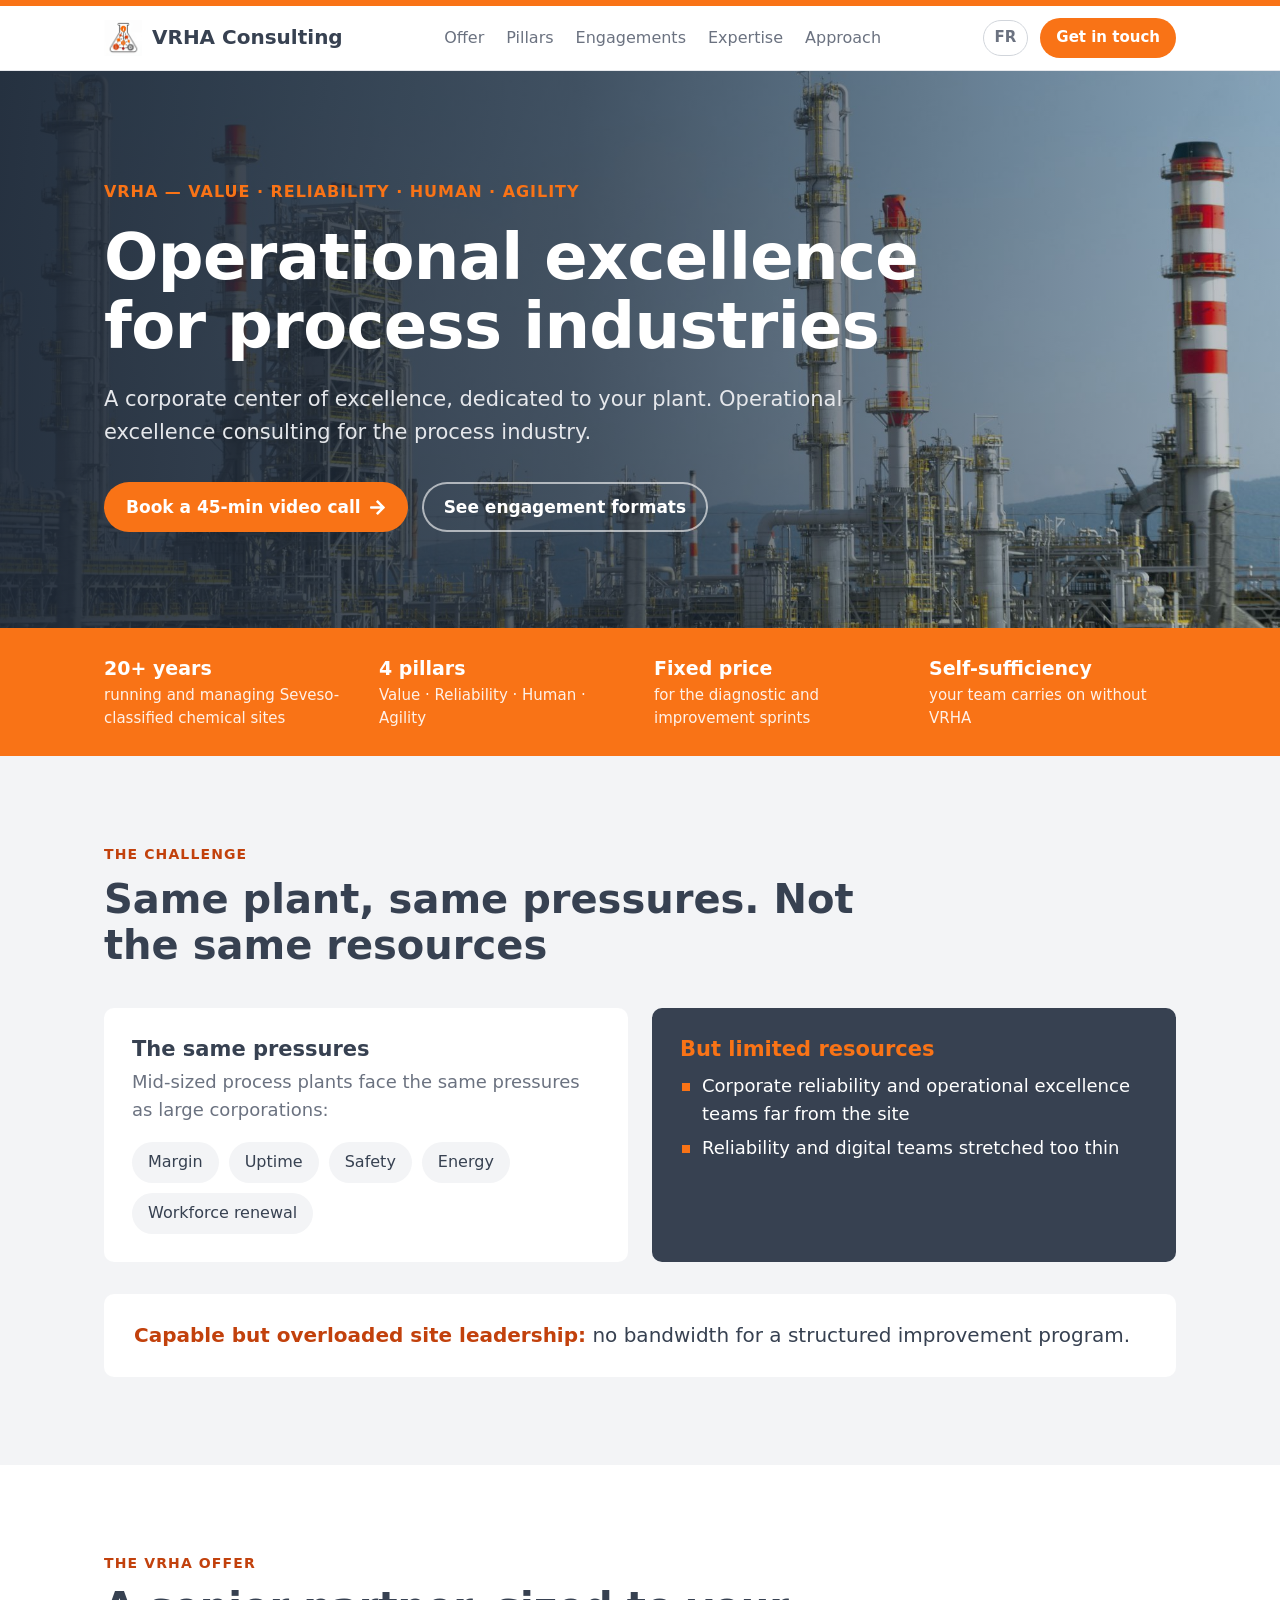
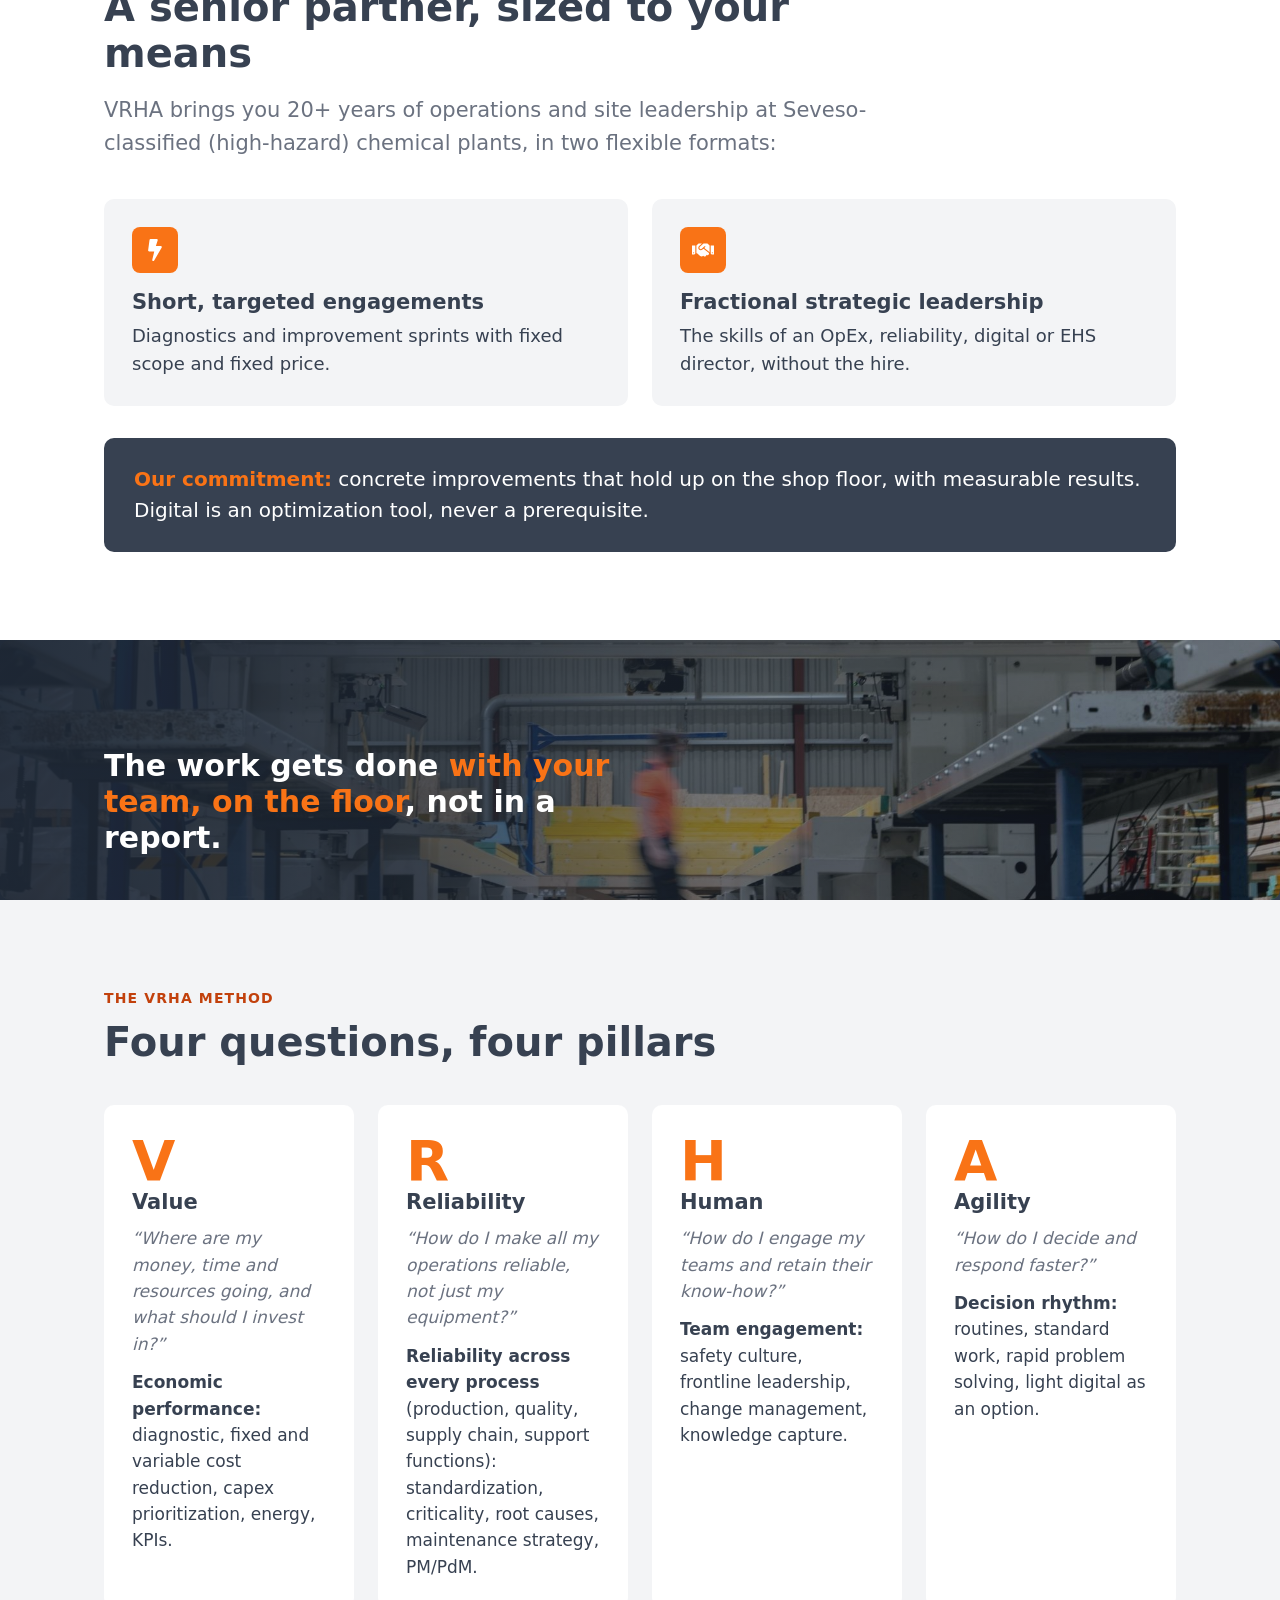
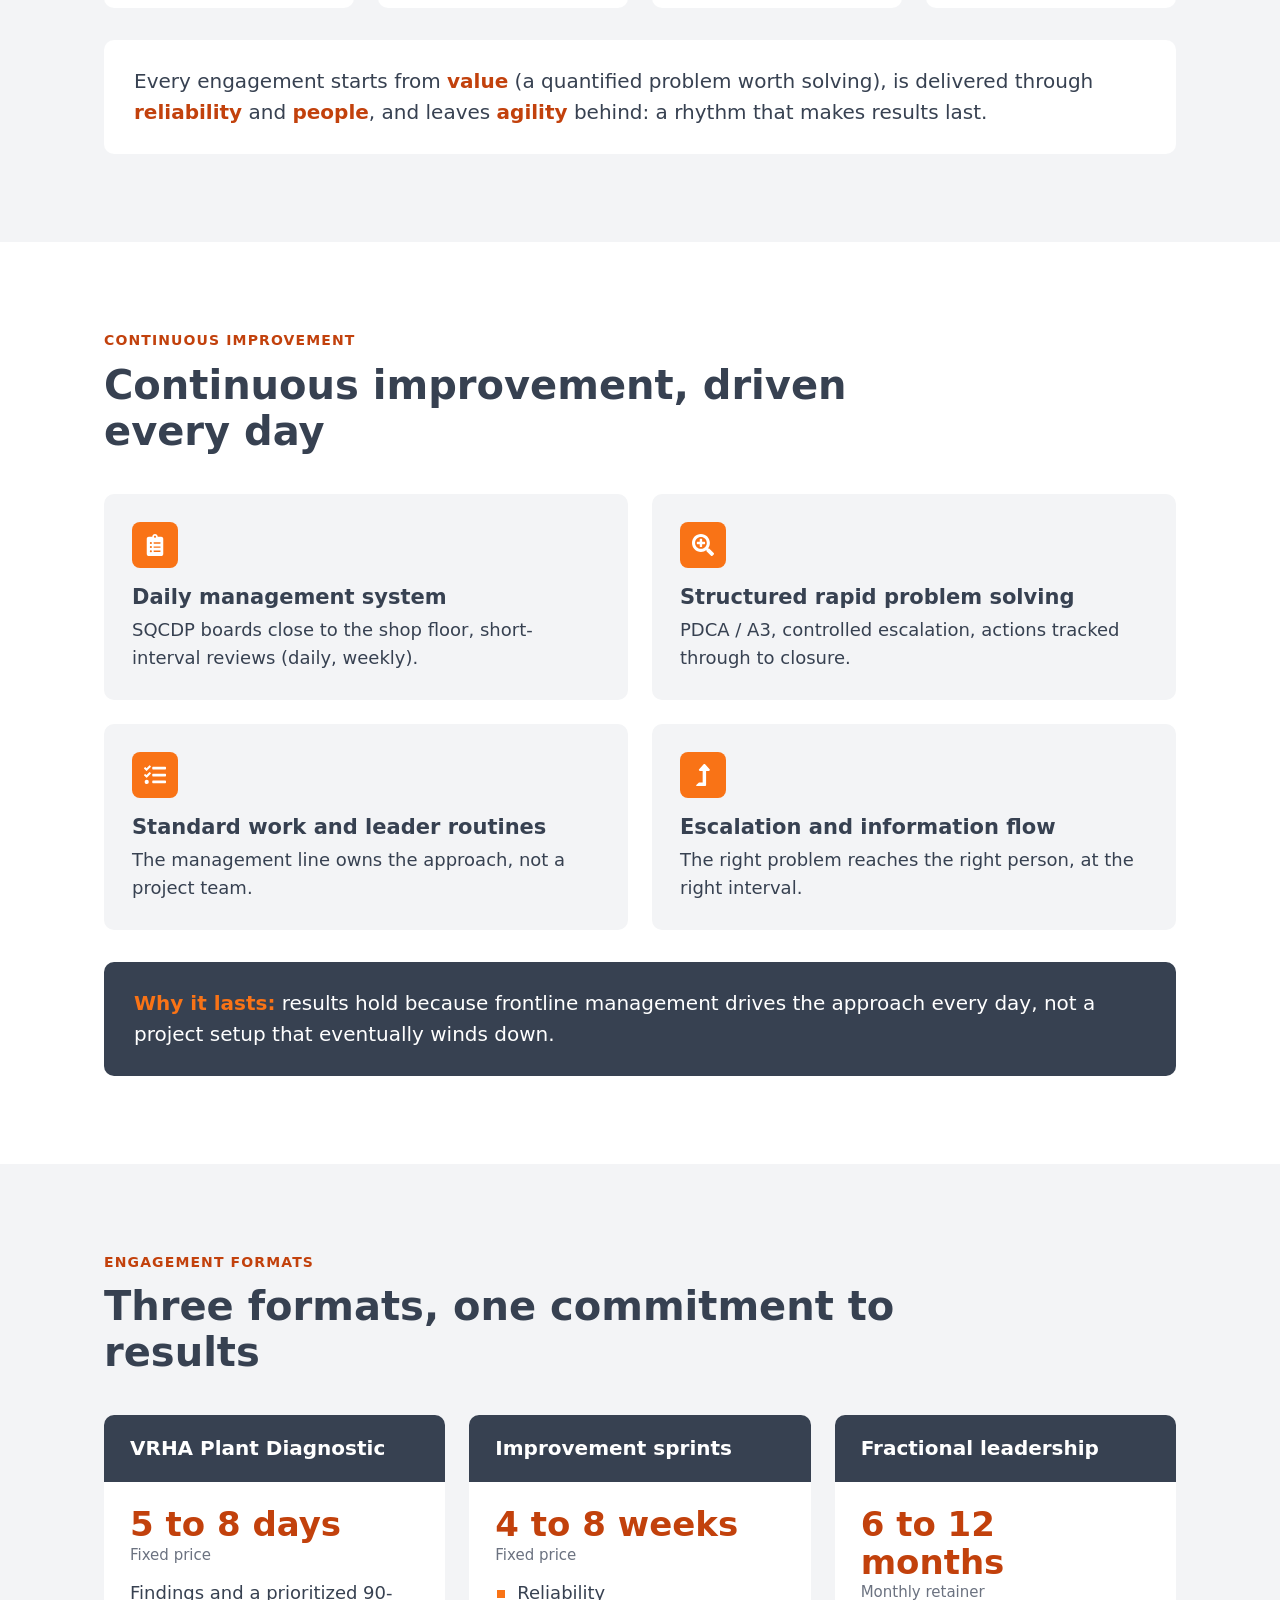
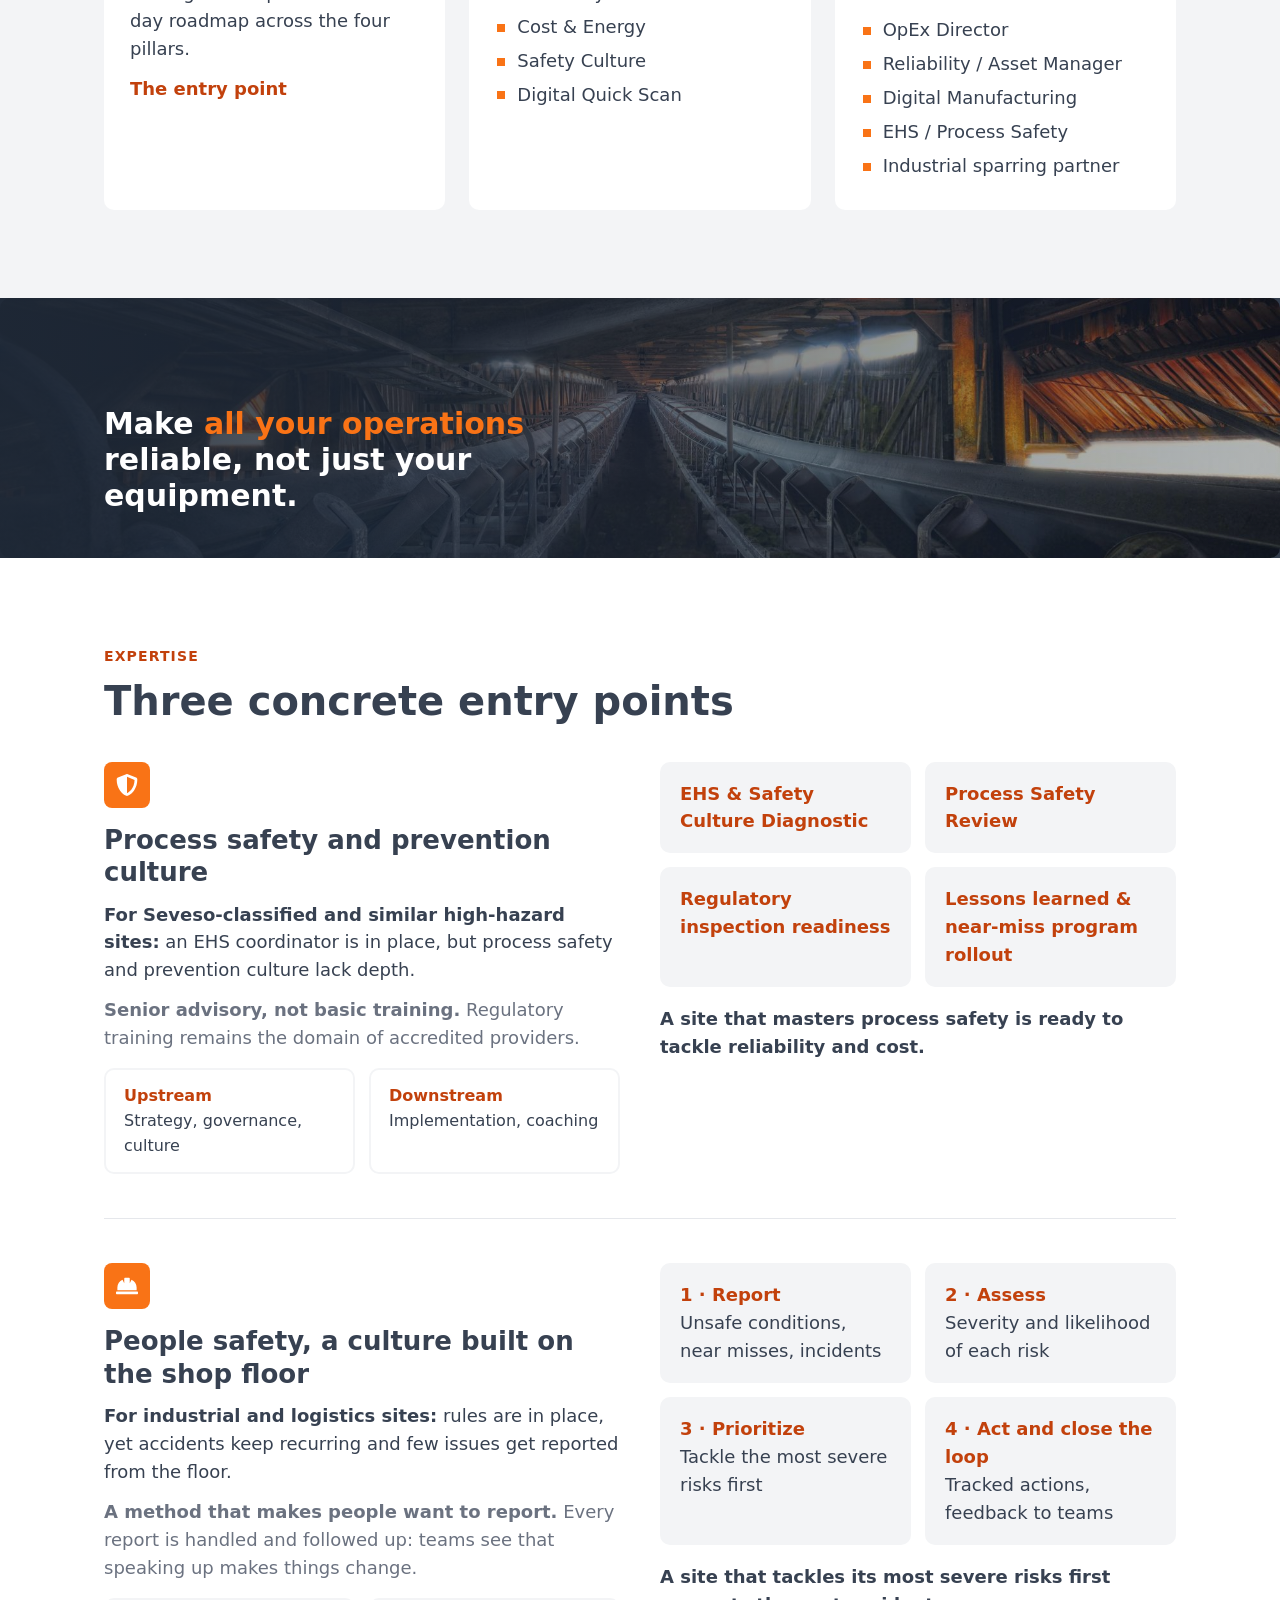
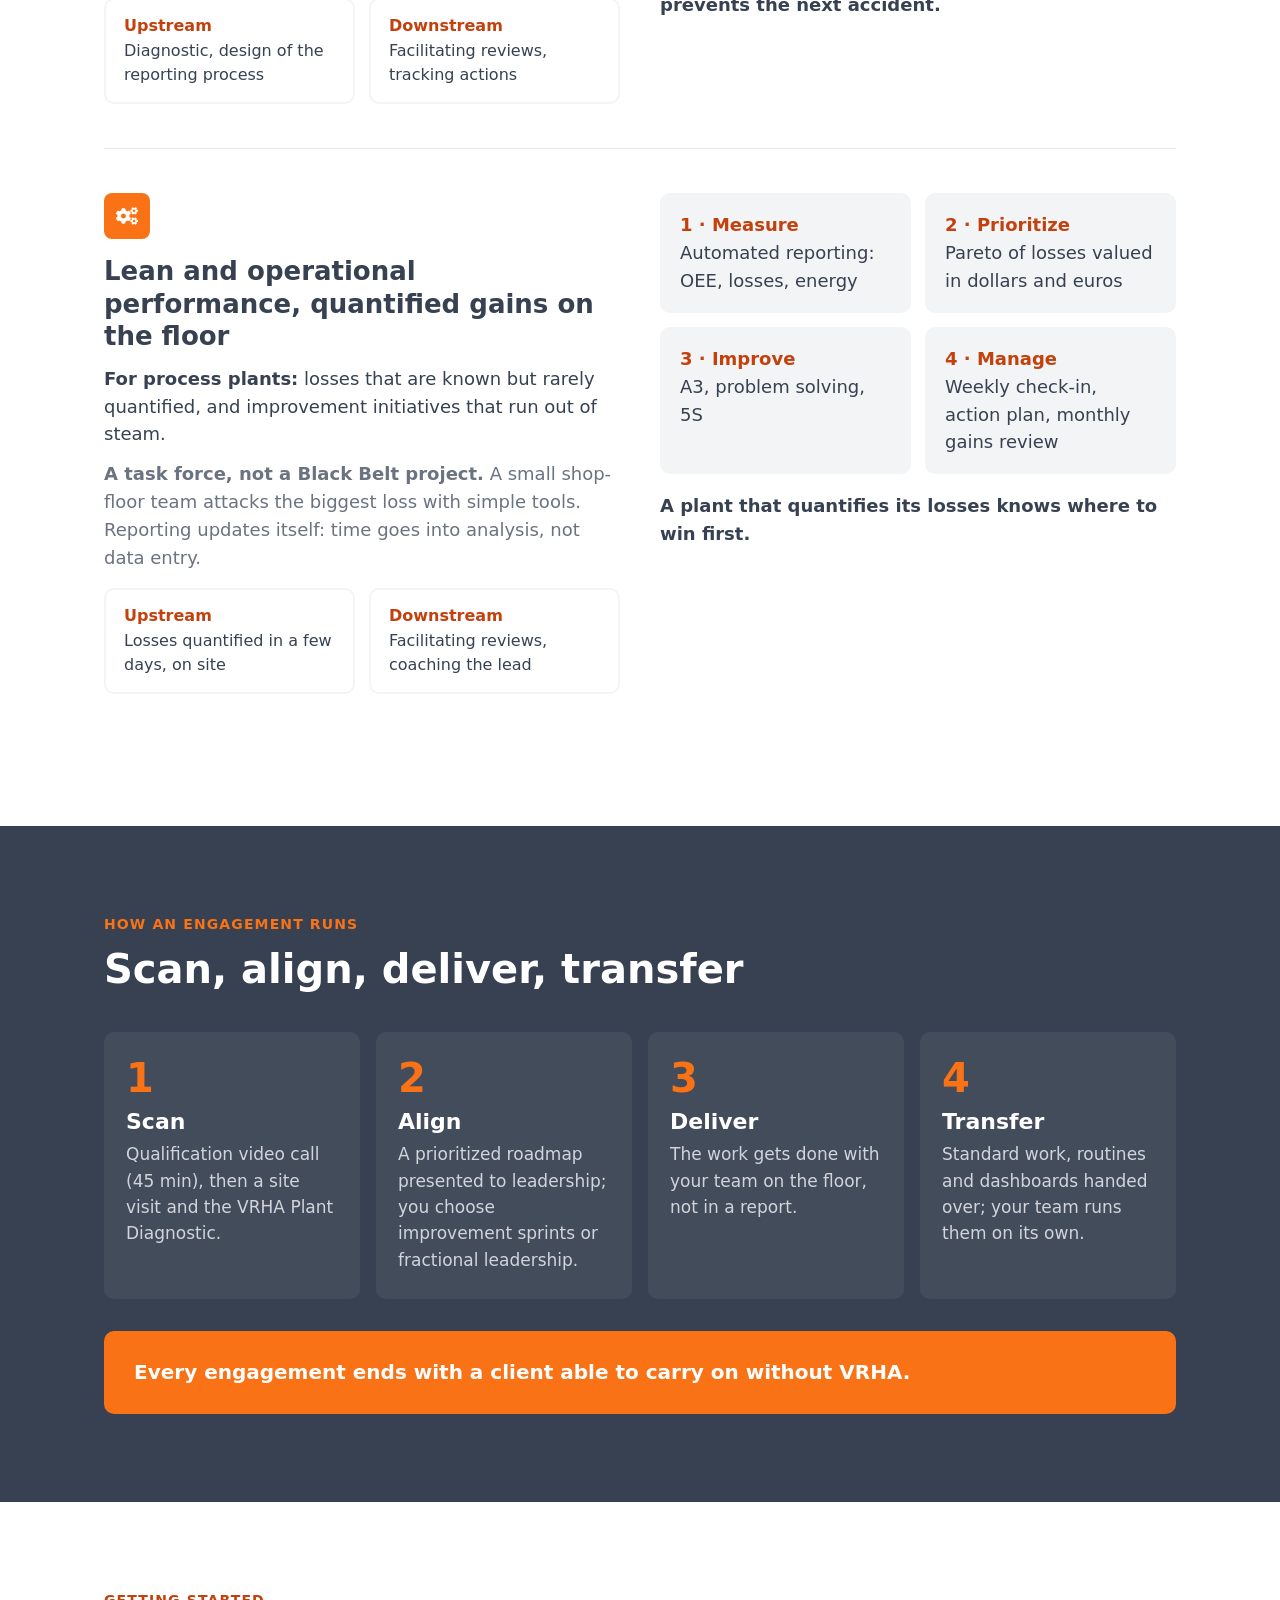
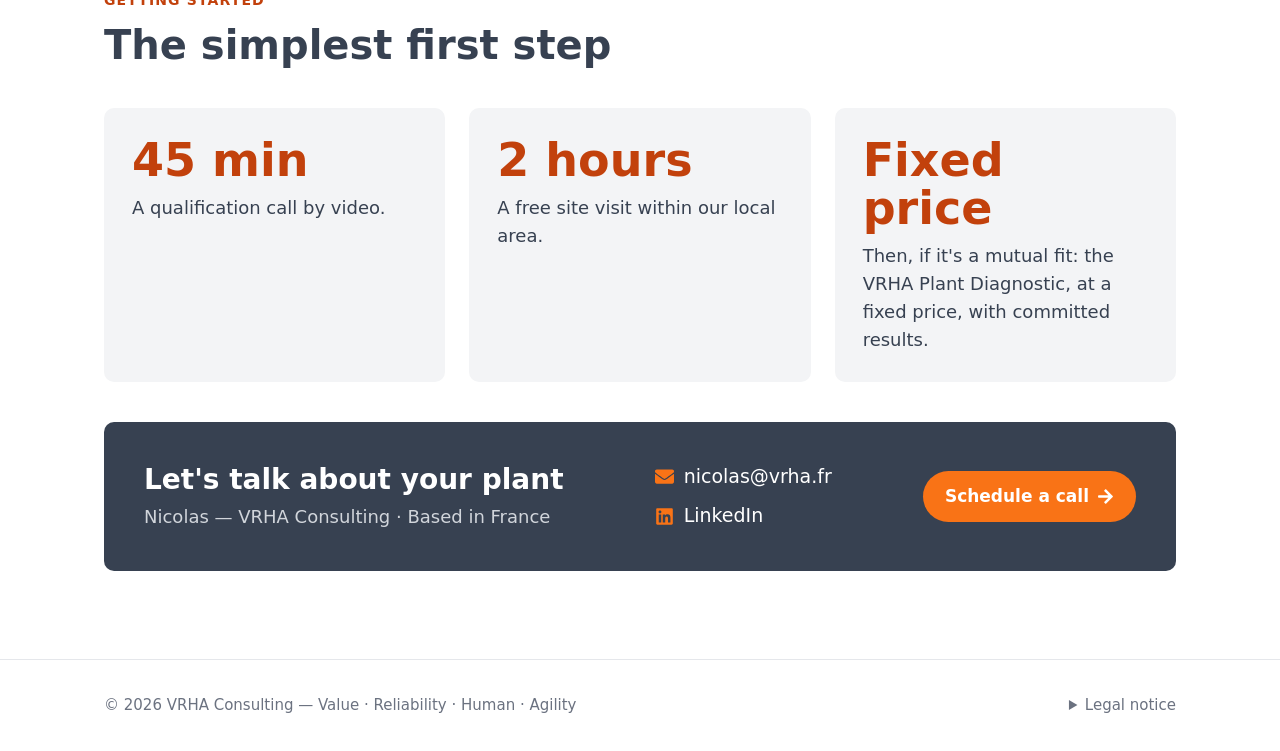
==== en/index.html @ 72a72c2e "Site VRHA Consulting (FR + US) Co-Authored-By: Claude Opus 5.5 <noreply@anthropic.com> Claude-Sessio" ====
<!DOCTYPE html>
<html lang="en-US">
<head>
<meta charset="utf-8">
<meta name="viewport" content="width=device-width, initial-scale=1">
<title>VRHA Consulting — Operational excellence for process industries</title>
<meta name="description" content="Senior operational excellence consulting for process plants: economic performance, reliability, safety culture and decision rhythm. Fixed-price diagnostic, improvement sprints and fractional leadership.">
<link rel="canonical" href="https://vrha.fr/en/">
<link rel="alternate" hreflang="fr" href="https://vrha.fr/">
<link rel="alternate" hreflang="en-US" href="https://vrha.fr/en/">
<link rel="alternate" hreflang="x-default" href="https://vrha.fr/">
<meta property="og:title" content="VRHA Consulting — Operational excellence for process industries">
<meta property="og:description" content="A corporate center of excellence, dedicated to your plant.">
<meta property="og:type" content="website">
<meta property="og:locale" content="en_US">
<meta property="og:url" content="https://vrha.fr/en/">
<meta property="og:image" content="https://vrha.fr/assets/logo.png">
<meta name="theme-color" content="#374151">
<link rel="icon" type="image/png" href="../assets/logo.png">
<link rel="stylesheet" href="../assets/style.css">
</head>
<body>

<header>
  <div class="wrap">
    <a class="brand" href="#top"><img src="../assets/logo.png" alt="">VRHA Consulting</a>
    <nav aria-label="Main navigation">
      <a href="#offer">Offer</a>
      <a href="#pillars">Pillars</a>
      <a href="#formats">Engagements</a>
      <a href="#expertise">Expertise</a>
      <a href="#approach">Approach</a>
    </nav>
    <div class="hdr-r"><a class="lang" href="../" hreflang="fr" lang="fr">FR</a><a class="btn small header-cta" href="#contact">Get in touch</a></div>
  </div>
</header>

<main id="top">

<section class="hero">
  <div class="hero-top">
  <img class="hero-bg" src="../assets/img/hero.jpg" alt="Industrial process unit with piping and steel structures" onerror="this.remove()">
  <div class="wrap">
    <p class="tag">VRHA — Value · Reliability · Human · Agility</p>
    <h1>Operational excellence<br>for process industries</h1>
    <p class="lead">A corporate center of excellence, dedicated to your plant. Operational excellence consulting for the process industry.</p>
    <div class="ctas">
      <a class="btn" href="https://bookings.cloud.microsoft/book/VRHA1@vrha.fr/" target="_blank" rel="noopener">Book a 45-min video call <svg stroke="currentColor" fill="currentColor" stroke-width="0" viewBox="0 0 448 512" aria-hidden="true" height="1em" width="1em" xmlns="http://www.w3.org/2000/svg"><path d="M190.5 66.9l22.2-22.2c9.4-9.4 24.6-9.4 33.9 0L441 239c9.4 9.4 9.4 24.6 0 33.9L246.6 467.3c-9.4 9.4-24.6 9.4-33.9 0l-22.2-22.2c-9.5-9.5-9.3-25 .4-34.3L311.4 296H24c-13.3 0-24-10.7-24-24v-32c0-13.3 10.7-24 24-24h287.4L190.9 101.2c-9.8-9.3-10-24.8-.4-34.3z"></path></svg></a>
      <a class="btn ghost" href="#formats">See engagement formats</a>
    </div>
  </div>
  </div>
  <div class="band">
    <div class="wrap">
      <div><div>20+ years<span>running and managing Seveso-classified chemical sites</span></div></div>
      <div><div>4 pillars<span>Value · Reliability · Human · Agility</span></div></div>
      <div><div>Fixed price<span>for the diagnostic and improvement sprints</span></div></div>
      <div><div>Self-sufficiency<span>your team carries on without VRHA</span></div></div>
    </div>
  </div>
</section>

<section class="alt" id="challenge">
  <div class="wrap">
    <p class="kicker">The challenge</p>
    <h2>Same plant, same pressures. Not the same resources</h2>
    <div class="grid g2">
      <div class="card">
        <h3>The same pressures</h3>
        <p class="muted">Mid-sized process plants face the same pressures as large corporations:</p>
        <div class="chips"><span style="background:var(--light)">Margin</span><span style="background:var(--light)">Uptime</span><span style="background:var(--light)">Safety</span><span style="background:var(--light)">Energy</span><span style="background:var(--light)">Workforce renewal</span></div>
      </div>
      <div class="card dk">
        <h3 style="color:var(--orange)">But limited resources</h3>
        <ul class="sq">
          <li>Corporate reliability and operational excellence teams far from the site</li>
          <li>Reliability and digital teams stretched too thin</li>
        </ul>
      </div>
    </div>
    <p class="callout light"><b>Capable but overloaded site leadership:</b> no bandwidth for a structured improvement program.</p>
  </div>
</section>

<section id="offer">
  <div class="wrap">
    <p class="kicker">The VRHA offer</p>
    <h2>A senior partner, sized to your means</h2>
    <p class="lead">VRHA brings you 20+ years of operations and site leadership at Seveso-classified (high-hazard) chemical plants, in two flexible formats:</p>
    <div class="grid g2">
      <div class="card"><span class="ico"><svg stroke="currentColor" fill="currentColor" stroke-width="0" viewBox="0 0 320 512" aria-hidden="true" height="1em" width="1em" xmlns="http://www.w3.org/2000/svg"><path d="M296 160H180.6l42.6-129.8C227.2 15 215.7 0 200 0H56C44 0 33.8 8.9 32.2 20.8l-32 240C-1.7 275.2 9.5 288 24 288h118.7L96.6 482.5c-3.6 15.2 8 29.5 23.3 29.5 8.4 0 16.4-4.4 20.8-12l176-304c9.3-15.9-2.2-36-20.7-36z"></path></svg></span><h3>Short, targeted engagements</h3><p>Diagnostics and improvement sprints with fixed scope and fixed price.</p></div>
      <div class="card"><span class="ico"><svg stroke="currentColor" fill="currentColor" stroke-width="0" viewBox="0 0 640 512" aria-hidden="true" height="1em" width="1em" xmlns="http://www.w3.org/2000/svg"><path d="M434.7 64h-85.9c-8 0-15.7 3-21.6 8.4l-98.3 90c-.1.1-.2.3-.3.4-16.6 15.6-16.3 40.5-2.1 56 12.7 13.9 39.4 17.6 56.1 2.7.1-.1.3-.1.4-.2l79.9-73.2c6.5-5.9 16.7-5.5 22.6 1 6 6.5 5.5 16.6-1 22.6l-26.1 23.9L504 313.8c2.9 2.4 5.5 5 7.9 7.7V128l-54.6-54.6c-5.9-6-14.1-9.4-22.6-9.4zM544 128.2v223.9c0 17.7 14.3 32 32 32h64V128.2h-96zm48 223.9c-8.8 0-16-7.2-16-16s7.2-16 16-16 16 7.2 16 16-7.2 16-16 16zM0 384h64c17.7 0 32-14.3 32-32V128.2H0V384zm48-63.9c8.8 0 16 7.2 16 16s-7.2 16-16 16-16-7.2-16-16c0-8.9 7.2-16 16-16zm435.9 18.6L334.6 217.5l-30 27.5c-29.7 27.1-75.2 24.5-101.7-4.4-26.9-29.4-24.8-74.9 4.4-101.7L289.1 64h-83.8c-8.5 0-16.6 3.4-22.6 9.4L128 128v223.9h18.3l90.5 81.9c27.4 22.3 67.7 18.1 90-9.3l.2-.2 17.9 15.5c15.9 13 39.4 10.5 52.3-5.4l31.4-38.6 5.4 4.4c13.7 11.1 33.9 9.1 45-4.7l9.5-11.7c11.2-13.8 9.1-33.9-4.6-45.1z"></path></svg></span><h3>Fractional strategic leadership</h3><p>The skills of an OpEx, reliability, digital or EHS director, without the hire.</p></div>
    </div>
    <p class="callout"><b>Our commitment:</b> concrete improvements that hold up on the shop floor, with measurable results. Digital is an optimization tool, never a prerequisite.</p>
  </div>
</section>

<div class="photo-band"><img class="photo " src="../assets/img/terrain.jpg" alt="Technician walking through a production workshop" loading="lazy" onerror="this.remove()"><div class="wrap"><p>The work gets done <b>with your team, on the floor</b>, not in a report.</p></div></div>

<section class="alt" id="pillars">
  <div class="wrap">
    <p class="kicker">The VRHA method</p>
    <h2>Four questions, four pillars</h2>
    <div class="grid g4">
      <div class="card pillar"><div class="letter">V</div><h3>Value</h3><p class="q">“Where are my money, time and resources going, and what should I invest in?”</p><p><b>Economic performance:</b> diagnostic, fixed and variable cost reduction, capex prioritization, energy, KPIs.</p></div>
      <div class="card pillar"><div class="letter">R</div><h3>Reliability</h3><p class="q">“How do I make all my operations reliable, not just my equipment?”</p><p><b>Reliability across every process</b> (production, quality, supply chain, support functions): standardization, criticality, root causes, maintenance strategy, PM/PdM.</p></div>
      <div class="card pillar"><div class="letter">H</div><h3>Human</h3><p class="q">“How do I engage my teams and retain their know-how?”</p><p><b>Team engagement:</b> safety culture, frontline leadership, change management, knowledge capture.</p></div>
      <div class="card pillar"><div class="letter">A</div><h3>Agility</h3><p class="q">“How do I decide and respond faster?”</p><p><b>Decision rhythm:</b> routines, standard work, rapid problem solving, light digital as an option.</p></div>
    </div>
    <p class="callout light">Every engagement starts from <b>value</b> (a quantified problem worth solving), is delivered through <b>reliability</b> and <b>people</b>, and leaves <b>agility</b> behind: a rhythm that makes results last.</p>
  </div>
</section>

<section id="daily">
  <div class="wrap">
    <p class="kicker">Continuous improvement</p>
    <h2>Continuous improvement, driven every day</h2>
    <div class="grid g2">
      <div class="card"><span class="ico"><svg stroke="currentColor" fill="currentColor" stroke-width="0" viewBox="0 0 384 512" aria-hidden="true" height="1em" width="1em" xmlns="http://www.w3.org/2000/svg"><path d="M336 64h-80c0-35.3-28.7-64-64-64s-64 28.7-64 64H48C21.5 64 0 85.5 0 112v352c0 26.5 21.5 48 48 48h288c26.5 0 48-21.5 48-48V112c0-26.5-21.5-48-48-48zM96 424c-13.3 0-24-10.7-24-24s10.7-24 24-24 24 10.7 24 24-10.7 24-24 24zm0-96c-13.3 0-24-10.7-24-24s10.7-24 24-24 24 10.7 24 24-10.7 24-24 24zm0-96c-13.3 0-24-10.7-24-24s10.7-24 24-24 24 10.7 24 24-10.7 24-24 24zm96-192c13.3 0 24 10.7 24 24s-10.7 24-24 24-24-10.7-24-24 10.7-24 24-24zm128 368c0 4.4-3.6 8-8 8H168c-4.4 0-8-3.6-8-8v-16c0-4.4 3.6-8 8-8h144c4.4 0 8 3.6 8 8v16zm0-96c0 4.4-3.6 8-8 8H168c-4.4 0-8-3.6-8-8v-16c0-4.4 3.6-8 8-8h144c4.4 0 8 3.6 8 8v16zm0-96c0 4.4-3.6 8-8 8H168c-4.4 0-8-3.6-8-8v-16c0-4.4 3.6-8 8-8h144c4.4 0 8 3.6 8 8v16z"></path></svg></span><h3>Daily management system</h3><p>SQCDP boards close to the shop floor, short-interval reviews (daily, weekly).</p></div>
      <div class="card"><span class="ico"><svg stroke="currentColor" fill="currentColor" stroke-width="0" viewBox="0 0 512 512" aria-hidden="true" height="1em" width="1em" xmlns="http://www.w3.org/2000/svg"><path d="M304 192v32c0 6.6-5.4 12-12 12h-56v56c0 6.6-5.4 12-12 12h-32c-6.6 0-12-5.4-12-12v-56h-56c-6.6 0-12-5.4-12-12v-32c0-6.6 5.4-12 12-12h56v-56c0-6.6 5.4-12 12-12h32c6.6 0 12 5.4 12 12v56h56c6.6 0 12 5.4 12 12zm201 284.7L476.7 505c-9.4 9.4-24.6 9.4-33.9 0L343 405.3c-4.5-4.5-7-10.6-7-17V372c-35.3 27.6-79.7 44-128 44C93.1 416 0 322.9 0 208S93.1 0 208 0s208 93.1 208 208c0 48.3-16.4 92.7-44 128h16.3c6.4 0 12.5 2.5 17 7l99.7 99.7c9.3 9.4 9.3 24.6 0 34zM344 208c0-75.2-60.8-136-136-136S72 132.8 72 208s60.8 136 136 136 136-60.8 136-136z"></path></svg></span><h3>Structured rapid problem solving</h3><p>PDCA / A3, controlled escalation, actions tracked through to closure.</p></div>
      <div class="card"><span class="ico"><svg stroke="currentColor" fill="currentColor" stroke-width="0" viewBox="0 0 512 512" aria-hidden="true" height="1em" width="1em" xmlns="http://www.w3.org/2000/svg"><path d="M139.61 35.5a12 12 0 0 0-17 0L58.93 98.81l-22.7-22.12a12 12 0 0 0-17 0L3.53 92.41a12 12 0 0 0 0 17l47.59 47.4a12.78 12.78 0 0 0 17.61 0l15.59-15.62L156.52 69a12.09 12.09 0 0 0 .09-17zm0 159.19a12 12 0 0 0-17 0l-63.68 63.72-22.7-22.1a12 12 0 0 0-17 0L3.53 252a12 12 0 0 0 0 17L51 316.5a12.77 12.77 0 0 0 17.6 0l15.7-15.69 72.2-72.22a12 12 0 0 0 .09-16.9zM64 368c-26.49 0-48.59 21.5-48.59 48S37.53 464 64 464a48 48 0 0 0 0-96zm432 16H208a16 16 0 0 0-16 16v32a16 16 0 0 0 16 16h288a16 16 0 0 0 16-16v-32a16 16 0 0 0-16-16zm0-320H208a16 16 0 0 0-16 16v32a16 16 0 0 0 16 16h288a16 16 0 0 0 16-16V80a16 16 0 0 0-16-16zm0 160H208a16 16 0 0 0-16 16v32a16 16 0 0 0 16 16h288a16 16 0 0 0 16-16v-32a16 16 0 0 0-16-16z"></path></svg></span><h3>Standard work and leader routines</h3><p>The management line owns the approach, not a project team.</p></div>
      <div class="card"><span class="ico"><svg stroke="currentColor" fill="currentColor" stroke-width="0" viewBox="0 0 320 512" aria-hidden="true" height="1em" width="1em" xmlns="http://www.w3.org/2000/svg"><path d="M313.553 119.669L209.587 7.666c-9.485-10.214-25.676-10.229-35.174 0L70.438 119.669C56.232 134.969 67.062 160 88.025 160H152v272H68.024a11.996 11.996 0 0 0-8.485 3.515l-56 56C-4.021 499.074 1.333 512 12.024 512H208c13.255 0 24-10.745 24-24V160h63.966c20.878 0 31.851-24.969 17.587-40.331z"></path></svg></span><h3>Escalation and information flow</h3><p>The right problem reaches the right person, at the right interval.</p></div>
    </div>
    <p class="callout"><b>Why it lasts:</b> results hold because frontline management drives the approach every day, not a project setup that eventually winds down.</p>
  </div>
</section>

<section class="alt" id="formats">
  <div class="wrap">
    <p class="kicker">Engagement formats</p>
    <h2>Three formats, one commitment to results</h2>
    <div class="grid g3">
      <div class="card fmt"><div class="hd">VRHA Plant Diagnostic</div><div class="bd"><div class="dur">5 to 8 days</div><div class="mode">Fixed price</div><p>Findings and a prioritized 90-day roadmap across the four pillars.</p><span class="pill">The entry point</span></div></div>
      <div class="card fmt"><div class="hd">Improvement sprints</div><div class="bd"><div class="dur">4 to 8 weeks</div><div class="mode">Fixed price</div><ul class="sq"><li>Reliability</li><li>Cost &amp; Energy</li><li>Safety Culture</li><li>Digital Quick Scan</li></ul></div></div>
      <div class="card fmt"><div class="hd">Fractional leadership</div><div class="bd"><div class="dur">6 to 12 months</div><div class="mode">Monthly retainer</div><ul class="sq"><li>OpEx Director</li><li>Reliability / Asset Manager</li><li>Digital Manufacturing</li><li>EHS / Process Safety</li><li>Industrial sparring partner</li></ul></div></div>
    </div>
  </div>
</section>

<div class="photo-band"><img class="photo " src="../assets/img/packing.jpg" alt="Belt conveyor gallery in an industrial facility" loading="lazy" onerror="this.remove()"><div class="wrap"><p>Make <b>all your operations</b> reliable, not just your equipment.</p></div></div>

<section id="expertise">
  <div class="wrap">
    <p class="kicker">Expertise</p>
    <h2>Three concrete entry points</h2>

    <div class="exp">
      <div>
        <span class="ico"><svg stroke="currentColor" fill="currentColor" stroke-width="0" viewBox="0 0 512 512" aria-hidden="true" height="1em" width="1em" xmlns="http://www.w3.org/2000/svg"><path d="M466.5 83.7l-192-80a48.15 48.15 0 0 0-36.9 0l-192 80C27.7 91.1 16 108.6 16 128c0 198.5 114.5 335.7 221.5 380.3 11.8 4.9 25.1 4.9 36.9 0C360.1 472.6 496 349.3 496 128c0-19.4-11.7-36.9-29.5-44.3zM256.1 446.3l-.1-381 175.9 73.3c-3.3 151.4-82.1 261.1-175.8 307.7z"></path></svg></span>
        <h3>Process safety and prevention culture</h3>
        <p><b>For Seveso-classified and similar high-hazard sites:</b> an EHS coordinator is in place, but process safety and prevention culture lack depth.</p>
        <p class="muted" style="margin-top:12px"><b>Senior advisory, not basic training.</b> Regulatory training remains the domain of accredited providers.</p>
        <div class="amav"><div><b>Upstream</b>Strategy, governance, culture</div><div><b>Downstream</b>Implementation, coaching</div></div>
      </div>
      <div>
        <div class="steps">
          <div class="step"><b>EHS &amp; Safety Culture Diagnostic</b></div>
          <div class="step"><b>Process Safety Review</b></div>
          <div class="step"><b>Regulatory inspection readiness</b></div>
          <div class="step"><b>Lessons learned &amp; near-miss program rollout</b></div>
        </div>
        <p class="out">A site that masters process safety is ready to tackle reliability and cost.</p>
      </div>
    </div>

    <div class="exp">
      <div>
        <span class="ico"><svg stroke="currentColor" fill="currentColor" stroke-width="0" viewBox="0 0 512 512" aria-hidden="true" height="1em" width="1em" xmlns="http://www.w3.org/2000/svg"><path d="M480 288c0-80.25-49.28-148.92-119.19-177.62L320 192V80a16 16 0 0 0-16-16h-96a16 16 0 0 0-16 16v112l-40.81-81.62C81.28 139.08 32 207.75 32 288v64h448zm16 96H16a16 16 0 0 0-16 16v32a16 16 0 0 0 16 16h480a16 16 0 0 0 16-16v-32a16 16 0 0 0-16-16z"></path></svg></span>
        <h3>People safety, a culture built on the shop floor</h3>
        <p><b>For industrial and logistics sites:</b> rules are in place, yet accidents keep recurring and few issues get reported from the floor.</p>
        <p class="muted" style="margin-top:12px"><b>A method that makes people want to report.</b> Every report is handled and followed up: teams see that speaking up makes things change.</p>
        <div class="amav"><div><b>Upstream</b>Diagnostic, design of the reporting process</div><div><b>Downstream</b>Facilitating reviews, tracking actions</div></div>
      </div>
      <div>
        <div class="steps">
          <div class="step"><b>1 · Report</b><br>Unsafe conditions, near misses, incidents</div>
          <div class="step"><b>2 · Assess</b><br>Severity and likelihood of each risk</div>
          <div class="step"><b>3 · Prioritize</b><br>Tackle the most severe risks first</div>
          <div class="step"><b>4 · Act and close the loop</b><br>Tracked actions, feedback to teams</div>
        </div>
        <p class="out">A site that tackles its most severe risks first prevents the next accident.</p>
      </div>
    </div>

    <div class="exp">
      <div>
        <span class="ico"><svg stroke="currentColor" fill="currentColor" stroke-width="0" viewBox="0 0 640 512" aria-hidden="true" height="1em" width="1em" xmlns="http://www.w3.org/2000/svg"><path d="M512.1 191l-8.2 14.3c-3 5.3-9.4 7.5-15.1 5.4-11.8-4.4-22.6-10.7-32.1-18.6-4.6-3.8-5.8-10.5-2.8-15.7l8.2-14.3c-6.9-8-12.3-17.3-15.9-27.4h-16.5c-6 0-11.2-4.3-12.2-10.3-2-12-2.1-24.6 0-37.1 1-6 6.2-10.4 12.2-10.4h16.5c3.6-10.1 9-19.4 15.9-27.4l-8.2-14.3c-3-5.2-1.9-11.9 2.8-15.7 9.5-7.9 20.4-14.2 32.1-18.6 5.7-2.1 12.1.1 15.1 5.4l8.2 14.3c10.5-1.9 21.2-1.9 31.7 0L552 6.3c3-5.3 9.4-7.5 15.1-5.4 11.8 4.4 22.6 10.7 32.1 18.6 4.6 3.8 5.8 10.5 2.8 15.7l-8.2 14.3c6.9 8 12.3 17.3 15.9 27.4h16.5c6 0 11.2 4.3 12.2 10.3 2 12 2.1 24.6 0 37.1-1 6-6.2 10.4-12.2 10.4h-16.5c-3.6 10.1-9 19.4-15.9 27.4l8.2 14.3c3 5.2 1.9 11.9-2.8 15.7-9.5 7.9-20.4 14.2-32.1 18.6-5.7 2.1-12.1-.1-15.1-5.4l-8.2-14.3c-10.4 1.9-21.2 1.9-31.7 0zm-10.5-58.8c38.5 29.6 82.4-14.3 52.8-52.8-38.5-29.7-82.4 14.3-52.8 52.8zM386.3 286.1l33.7 16.8c10.1 5.8 14.5 18.1 10.5 29.1-8.9 24.2-26.4 46.4-42.6 65.8-7.4 8.9-20.2 11.1-30.3 5.3l-29.1-16.8c-16 13.7-34.6 24.6-54.9 31.7v33.6c0 11.6-8.3 21.6-19.7 23.6-24.6 4.2-50.4 4.4-75.9 0-11.5-2-20-11.9-20-23.6V418c-20.3-7.2-38.9-18-54.9-31.7L74 403c-10 5.8-22.9 3.6-30.3-5.3-16.2-19.4-33.3-41.6-42.2-65.7-4-10.9.4-23.2 10.5-29.1l33.3-16.8c-3.9-20.9-3.9-42.4 0-63.4L12 205.8c-10.1-5.8-14.6-18.1-10.5-29 8.9-24.2 26-46.4 42.2-65.8 7.4-8.9 20.2-11.1 30.3-5.3l29.1 16.8c16-13.7 34.6-24.6 54.9-31.7V57.1c0-11.5 8.2-21.5 19.6-23.5 24.6-4.2 50.5-4.4 76-.1 11.5 2 20 11.9 20 23.6v33.6c20.3 7.2 38.9 18 54.9 31.7l29.1-16.8c10-5.8 22.9-3.6 30.3 5.3 16.2 19.4 33.2 41.6 42.1 65.8 4 10.9.1 23.2-10 29.1l-33.7 16.8c3.9 21 3.9 42.5 0 63.5zm-117.6 21.1c59.2-77-28.7-164.9-105.7-105.7-59.2 77 28.7 164.9 105.7 105.7zm243.4 182.7l-8.2 14.3c-3 5.3-9.4 7.5-15.1 5.4-11.8-4.4-22.6-10.7-32.1-18.6-4.6-3.8-5.8-10.5-2.8-15.7l8.2-14.3c-6.9-8-12.3-17.3-15.9-27.4h-16.5c-6 0-11.2-4.3-12.2-10.3-2-12-2.1-24.6 0-37.1 1-6 6.2-10.4 12.2-10.4h16.5c3.6-10.1 9-19.4 15.9-27.4l-8.2-14.3c-3-5.2-1.9-11.9 2.8-15.7 9.5-7.9 20.4-14.2 32.1-18.6 5.7-2.1 12.1.1 15.1 5.4l8.2 14.3c10.5-1.9 21.2-1.9 31.7 0l8.2-14.3c3-5.3 9.4-7.5 15.1-5.4 11.8 4.4 22.6 10.7 32.1 18.6 4.6 3.8 5.8 10.5 2.8 15.7l-8.2 14.3c6.9 8 12.3 17.3 15.9 27.4h16.5c6 0 11.2 4.3 12.2 10.3 2 12 2.1 24.6 0 37.1-1 6-6.2 10.4-12.2 10.4h-16.5c-3.6 10.1-9 19.4-15.9 27.4l8.2 14.3c3 5.2 1.9 11.9-2.8 15.7-9.5 7.9-20.4 14.2-32.1 18.6-5.7 2.1-12.1-.1-15.1-5.4l-8.2-14.3c-10.4 1.9-21.2 1.9-31.7 0zM501.6 431c38.5 29.6 82.4-14.3 52.8-52.8-38.5-29.6-82.4 14.3-52.8 52.8z"></path></svg></span>
        <h3>Lean and operational performance, quantified gains on the floor</h3>
        <p><b>For process plants:</b> losses that are known but rarely quantified, and improvement initiatives that run out of steam.</p>
        <p class="muted" style="margin-top:12px"><b>A task force, not a Black Belt project.</b> A small shop-floor team attacks the biggest loss with simple tools. Reporting updates itself: time goes into analysis, not data entry.</p>
        <div class="amav"><div><b>Upstream</b>Losses quantified in a few days, on site</div><div><b>Downstream</b>Facilitating reviews, coaching the lead</div></div>
      </div>
      <div>
        <div class="steps">
          <div class="step"><b>1 · Measure</b><br>Automated reporting: OEE, losses, energy</div>
          <div class="step"><b>2 · Prioritize</b><br>Pareto of losses valued in dollars and euros</div>
          <div class="step"><b>3 · Improve</b><br>A3, problem solving, 5S</div>
          <div class="step"><b>4 · Manage</b><br>Weekly check-in, action plan, monthly gains review</div>
        </div>
        <p class="out">A plant that quantifies its losses knows where to win first.</p>
      </div>
    </div>
  </div>
</section>

<section class="dark" id="approach">
  <div class="wrap">
    <p class="kicker">How an engagement runs</p>
    <h2>Scan, align, deliver, transfer</h2>
    <div class="proc">
      <div><h3>Scan</h3><p>Qualification video call (45 min), then a site visit and the VRHA Plant Diagnostic.</p></div>
      <div><h3>Align</h3><p>A prioritized roadmap presented to leadership; you choose improvement sprints or fractional leadership.</p></div>
      <div><h3>Deliver</h3><p>The work gets done with your team on the floor, not in a report.</p></div>
      <div><h3>Transfer</h3><p>Standard work, routines and dashboards handed over; your team runs them on its own.</p></div>
    </div>
    <p class="callout" style="background:var(--orange)"><strong>Every engagement ends with a client able to carry on without VRHA.</strong></p>
  </div>
</section>

<section id="contact">
  <div class="wrap">
    <p class="kicker">Getting started</p>
    <h2>The simplest first step</h2>
    <div class="grid g3">
      <div class="card"><div class="stat">45 min</div><p>A qualification call by video.</p></div>
      <div class="card"><div class="stat">2 hours</div><p>A free site visit within our local area.</p></div>
      <div class="card"><div class="stat">Fixed price</div><p>Then, if it's a mutual fit: the VRHA Plant Diagnostic, at a fixed price, with committed results.</p></div>
    </div>
    <div class="contact">
      <div>
        <h3>Let's talk about your plant</h3>
        <p class="muted" style="color:#D1D5DB">Nicolas — VRHA Consulting · Based in France</p>
      </div>
      <div class="links">
        <a href="mailto:nicolas@vrha.fr?subject=Intro%20call%20with%20VRHA"><svg stroke="currentColor" fill="currentColor" stroke-width="0" viewBox="0 0 512 512" aria-hidden="true" height="1em" width="1em" xmlns="http://www.w3.org/2000/svg"><path d="M502.3 190.8c3.9-3.1 9.7-.2 9.7 4.7V400c0 26.5-21.5 48-48 48H48c-26.5 0-48-21.5-48-48V195.6c0-5 5.7-7.8 9.7-4.7 22.4 17.4 52.1 39.5 154.1 113.6 21.1 15.4 56.7 47.8 92.2 47.6 35.7.3 72-32.8 92.3-47.6 102-74.1 131.6-96.3 154-113.7zM256 320c23.2.4 56.6-29.2 73.4-41.4 132.7-96.3 142.8-104.7 173.4-128.7 5.8-4.5 9.2-11.5 9.2-18.9v-19c0-26.5-21.5-48-48-48H48C21.5 64 0 85.5 0 112v19c0 7.4 3.4 14.3 9.2 18.9 30.6 23.9 40.7 32.4 173.4 128.7 16.8 12.2 50.2 41.8 73.4 41.4z"></path></svg> nicolas@vrha.fr</a>
        <a href="https://www.linkedin.com/in/nicolas-chevaldonnet-b5a0bb179" target="_blank" rel="noopener"><svg stroke="currentColor" fill="currentColor" stroke-width="0" viewBox="0 0 448 512" aria-hidden="true" height="1em" width="1em" xmlns="http://www.w3.org/2000/svg"><path d="M416 32H31.9C14.3 32 0 46.5 0 64.3v383.4C0 465.5 14.3 480 31.9 480H416c17.6 0 32-14.5 32-32.3V64.3c0-17.8-14.4-32.3-32-32.3zM135.4 416H69V202.2h66.5V416zm-33.2-243c-21.3 0-38.5-17.3-38.5-38.5S80.9 96 102.2 96c21.2 0 38.5 17.3 38.5 38.5 0 21.3-17.2 38.5-38.5 38.5zm282.1 243h-66.4V312c0-24.8-.5-56.7-34.5-56.7-34.6 0-39.9 27-39.9 54.9V416h-66.4V202.2h63.7v29.2h.9c8.9-16.8 30.6-34.5 62.9-34.5 67.2 0 79.7 44.3 79.7 101.9V416z"></path></svg> LinkedIn</a>
      </div>
      <a class="btn" href="https://bookings.cloud.microsoft/book/VRHA1@vrha.fr/" target="_blank" rel="noopener">Schedule a call <svg stroke="currentColor" fill="currentColor" stroke-width="0" viewBox="0 0 448 512" aria-hidden="true" height="1em" width="1em" xmlns="http://www.w3.org/2000/svg"><path d="M190.5 66.9l22.2-22.2c9.4-9.4 24.6-9.4 33.9 0L441 239c9.4 9.4 9.4 24.6 0 33.9L246.6 467.3c-9.4 9.4-24.6 9.4-33.9 0l-22.2-22.2c-9.5-9.5-9.3-25 .4-34.3L311.4 296H24c-13.3 0-24-10.7-24-24v-32c0-13.3 10.7-24 24-24h287.4L190.9 101.2c-9.8-9.3-10-24.8-.4-34.3z"></path></svg></a>
    </div>
  </div>
</section>

</main>

<footer>
  <div class="wrap">
    <div>© 2026 VRHA Consulting — Value · Reliability · Human · Agility</div>
    <details>
      <summary>Legal notice</summary>
      <p>Publisher: Nicolas Chevaldonnet, for VRHA Consulting (company being incorporated in France). Publication director: Nicolas Chevaldonnet. Contact: nicolas@vrha.fr.<br>
      Hosting: GitHub, Inc., 88 Colin P. Kelly Jr. Street, San Francisco, CA 94107, USA.<br>
      Photos: Unsplash (Unsplash License).<br>
      This site sets no cookies and collects no personal data.</p>
    </details>
  </div>
</footer>

</body>
</html>
---- assets/style.css ----
:root{--dark:#374151;--orange:#F97316;--deep:#C2410C;--grey:#6B7280;--light:#F3F4F6;--white:#fff;--max:1120px;--r:10px}
*{box-sizing:border-box;margin:0;padding:0}
html{scroll-behavior:smooth;scroll-padding-top:72px}
body{font-family:Calibri,Carlito,"Segoe UI",system-ui,-apple-system,Roboto,Arial,sans-serif;color:var(--dark);background:var(--white);font-size:18px;line-height:1.55}
a{color:inherit}
svg{width:1em;height:1em;fill:currentColor;flex:none}
.wrap{max-width:var(--max);margin:0 auto;padding:0 24px}
/* header */
header{position:sticky;top:0;z-index:10;background:rgba(255,255,255,.96);backdrop-filter:blur(6px);border-top:6px solid var(--orange);box-shadow:0 1px 0 #e5e7eb}
header .wrap{display:flex;align-items:center;justify-content:space-between;height:64px;gap:16px}
.brand{display:flex;align-items:center;gap:10px;text-decoration:none;font-weight:700;font-size:20px}
.brand img{width:38px;height:auto}
nav{display:flex;gap:22px;font-size:16px}
nav a{text-decoration:none;color:var(--grey)}
nav a:hover{color:var(--deep)}
.btn{display:inline-flex;align-items:center;gap:8px;background:var(--orange);color:var(--white);font-weight:700;text-decoration:none;padding:12px 22px;border-radius:999px;font-size:17px;transition:background .15s}
.btn:hover{background:var(--deep)}
.btn.small{padding:8px 16px;font-size:15px}
.btn.ghost{background:transparent;color:var(--white);box-shadow:inset 0 0 0 2px rgba(255,255,255,.6)}
.btn.ghost:hover{background:rgba(255,255,255,.1)}
/* sections */
section{padding:88px 0}
section.alt{background:var(--light)}
section.dark{background:var(--dark);color:var(--white)}
.kicker{color:var(--deep);font-weight:700;letter-spacing:.08em;text-transform:uppercase;font-size:14px;margin-bottom:10px}
.dark .kicker{color:var(--orange)}
h1{font-size:clamp(38px,6vw,64px);line-height:1.08;letter-spacing:-.01em}
h2{font-size:clamp(28px,3.6vw,40px);line-height:1.15;margin-bottom:18px;max-width:30ch}
h3{font-size:21px;line-height:1.25;margin-bottom:6px}
.lead{font-size:21px;color:var(--grey);max-width:60ch}
.dark .lead{color:#D1D5DB}
.grid{display:grid;gap:24px;margin-top:40px}
.g2{grid-template-columns:repeat(2,1fr)}.g3{grid-template-columns:repeat(3,1fr)}.g4{grid-template-columns:repeat(4,1fr)}
.card{background:var(--white);border-radius:var(--r);padding:28px}
.alt .card{background:var(--white)}
section:not(.alt):not(.dark) .card{background:var(--light)}
.card.dk{background:var(--dark);color:var(--white)}
.ico{display:inline-flex;align-items:center;justify-content:center;width:46px;height:46px;border-radius:8px;background:var(--orange);color:var(--white);font-size:22px;margin-bottom:16px}
.muted{color:var(--grey)}
.dk .muted{color:#D1D5DB}
ul.sq{list-style:none;margin-top:10px}
ul.sq li{position:relative;padding-left:22px;margin:6px 0}
ul.sq li::before{content:"";position:absolute;left:2px;top:.6em;width:8px;height:8px;background:var(--orange)}
.callout{margin-top:32px;border-radius:var(--r);padding:26px 30px;font-size:20px;background:var(--dark);color:var(--white)}
.callout b{color:var(--orange)}
.alt .callout.light,.callout.light{background:var(--white);color:var(--dark)}
section:not(.alt) .callout.light{background:var(--light)}
.callout.light b{color:var(--deep)}
/* hero */
.hero{padding:0;background:var(--dark)}
.hero-top{position:relative;padding:110px 0 96px;overflow:hidden;color:var(--white)}
.hero-bg{position:absolute;inset:0;width:100%;height:100%;object-fit:cover;object-position:center 70%}
.hero-top::after{content:"";position:absolute;inset:0;background:linear-gradient(90deg,rgba(31,41,55,.94) 0%,rgba(31,41,55,.75) 45%,rgba(31,41,55,.25) 100%)}
.hero-top .wrap{position:relative;z-index:1}
.hero h1{color:var(--white)}
.hero p.lead{color:#E5E7EB}
.hero .tag{color:var(--orange);font-weight:700;letter-spacing:.06em;text-transform:uppercase;font-size:16px;margin-bottom:18px}
.hero p.lead{margin:22px 0 34px}
.hero .ctas{display:flex;gap:14px;flex-wrap:wrap}
.band{background:var(--orange);color:var(--white)}
.band .wrap{display:grid;grid-template-columns:repeat(4,1fr);column-gap:28px}
.band .wrap>div>div{padding:26px 0;font-weight:700;font-size:19px}
.band span{display:block;font-weight:400;font-size:15px;opacity:.9}
/* constat */
.chips{display:flex;flex-wrap:wrap;gap:10px;margin-top:18px}
.chips span{background:var(--white);border-radius:999px;padding:8px 16px;font-size:16px}
/* piliers */
.pillar .letter{font-size:56px;font-weight:700;color:var(--orange);line-height:1}
.pillar .q{font-style:italic;color:var(--grey);margin:10px 0 12px;font-size:17px}
.pillar p:last-child{font-size:17px}
/* formats */
.fmt{display:flex;flex-direction:column;padding:0;overflow:hidden}
.fmt .hd{background:var(--dark);color:var(--white);padding:18px 26px;font-weight:700;font-size:20px}
.fmt .bd{padding:24px 26px}
.fmt .dur{font-size:34px;font-weight:700;color:var(--deep);line-height:1.1}
.fmt .mode{color:var(--grey);font-size:15px;margin-bottom:12px}
.pill{display:inline-block;margin-top:12px;color:var(--deep);font-weight:700}
/* expertise */
.exp{display:grid;grid-template-columns:1fr 1fr;gap:40px;align-items:start;padding:44px 0;border-top:1px solid #E5E7EB}
.exp:first-of-type{border-top:0;padding-top:20px}
.exp h3{font-size:26px;margin-bottom:12px}
.steps{display:grid;grid-template-columns:1fr 1fr;gap:14px}
.step{background:var(--light);border-radius:var(--r);padding:18px 20px}
.step b{color:var(--deep)}
.amav{display:grid;grid-template-columns:1fr 1fr;gap:14px;margin-top:16px}
.amav div{border:2px solid var(--light);border-radius:var(--r);padding:14px 18px;font-size:16px}
.amav b{display:block;color:var(--deep)}
.exp .out{margin-top:18px;font-weight:700}
/* process */
.proc{counter-reset:s;display:grid;grid-template-columns:repeat(4,1fr);gap:16px;margin-top:40px}
.proc div{position:relative;background:rgba(255,255,255,.06);border-radius:var(--r);padding:26px 22px}
.proc h3{font-size:22px}
.proc h3::before{counter-increment:s;content:counter(s);display:block;color:var(--orange);font-size:40px;line-height:1;margin-bottom:10px}
.proc p{color:#D1D5DB;font-size:17px}
/* contact */
.stat{font-size:46px;font-weight:700;color:var(--deep);line-height:1.05;margin-bottom:10px}
.contact{margin-top:40px;background:var(--dark);color:var(--white);border-radius:var(--r);padding:40px;display:flex;justify-content:space-between;align-items:center;gap:28px;flex-wrap:wrap}
.contact h3{font-size:28px}
.contact .links{display:flex;flex-direction:column;gap:10px;font-size:19px}
.contact .links a{display:flex;align-items:center;gap:10px;text-decoration:none}
.contact .links a:hover{color:var(--orange)}
.contact .links svg{color:var(--orange)}
footer{padding:34px 0;font-size:15px;color:var(--grey);border-top:1px solid #E5E7EB}
footer .wrap{display:flex;justify-content:space-between;gap:20px;flex-wrap:wrap}
details summary{cursor:pointer}
details p{margin-top:10px;max-width:70ch}
:focus-visible{outline:3px solid var(--orange);outline-offset:3px}
@media (max-width:900px){
  nav{display:none}
  .g3,.g4,.proc,.band .wrap{grid-template-columns:1fr 1fr}
  .exp{grid-template-columns:1fr;gap:24px}
}
@media (max-width:600px){
  body{font-size:17px}
  section{padding:64px 0}
  .g2,.g3,.g4,.proc,.steps,.amav{grid-template-columns:1fr}
  .band .wrap{grid-template-columns:1fr 1fr}
  .header-cta{display:none}
}
.lang{font-weight:700;font-size:15px;text-decoration:none;color:var(--grey);border:1px solid #D1D5DB;border-radius:999px;padding:5px 11px}
.lang:hover{color:var(--deep);border-color:var(--deep)}
.hdr-r{display:flex;align-items:center;gap:12px}
.photo{display:block;width:100%;object-fit:cover;border-radius:var(--r);background:var(--light)}
.hero-photo{margin-top:56px;height:380px;object-position:center 75%}
.exp .photo{height:220px;margin-bottom:22px}
.photo-band{position:relative;min-height:260px;display:flex;align-items:flex-end;background:var(--dark);overflow:hidden}
.photo-band img{position:absolute;inset:0;width:100%;height:100%;object-fit:cover;opacity:.85}
.photo-band::after{content:"";position:absolute;inset:0;background:linear-gradient(90deg,rgba(31,41,55,.92) 0%,rgba(31,41,55,.6) 45%,rgba(31,41,55,.15) 100%)}
.photo-band .wrap{position:relative;z-index:1;padding-top:64px;padding-bottom:44px;color:var(--white);width:100%}
.photo-band p{font-size:clamp(22px,2.6vw,30px);font-weight:700;max-width:26ch;line-height:1.2}
.photo-band p b{color:var(--orange)}
@media (max-width:600px){.hero-top{padding:72px 0 64px}.hero-top::after{background:rgba(31,41,55,.82)}.photo-band{min-height:200px}}
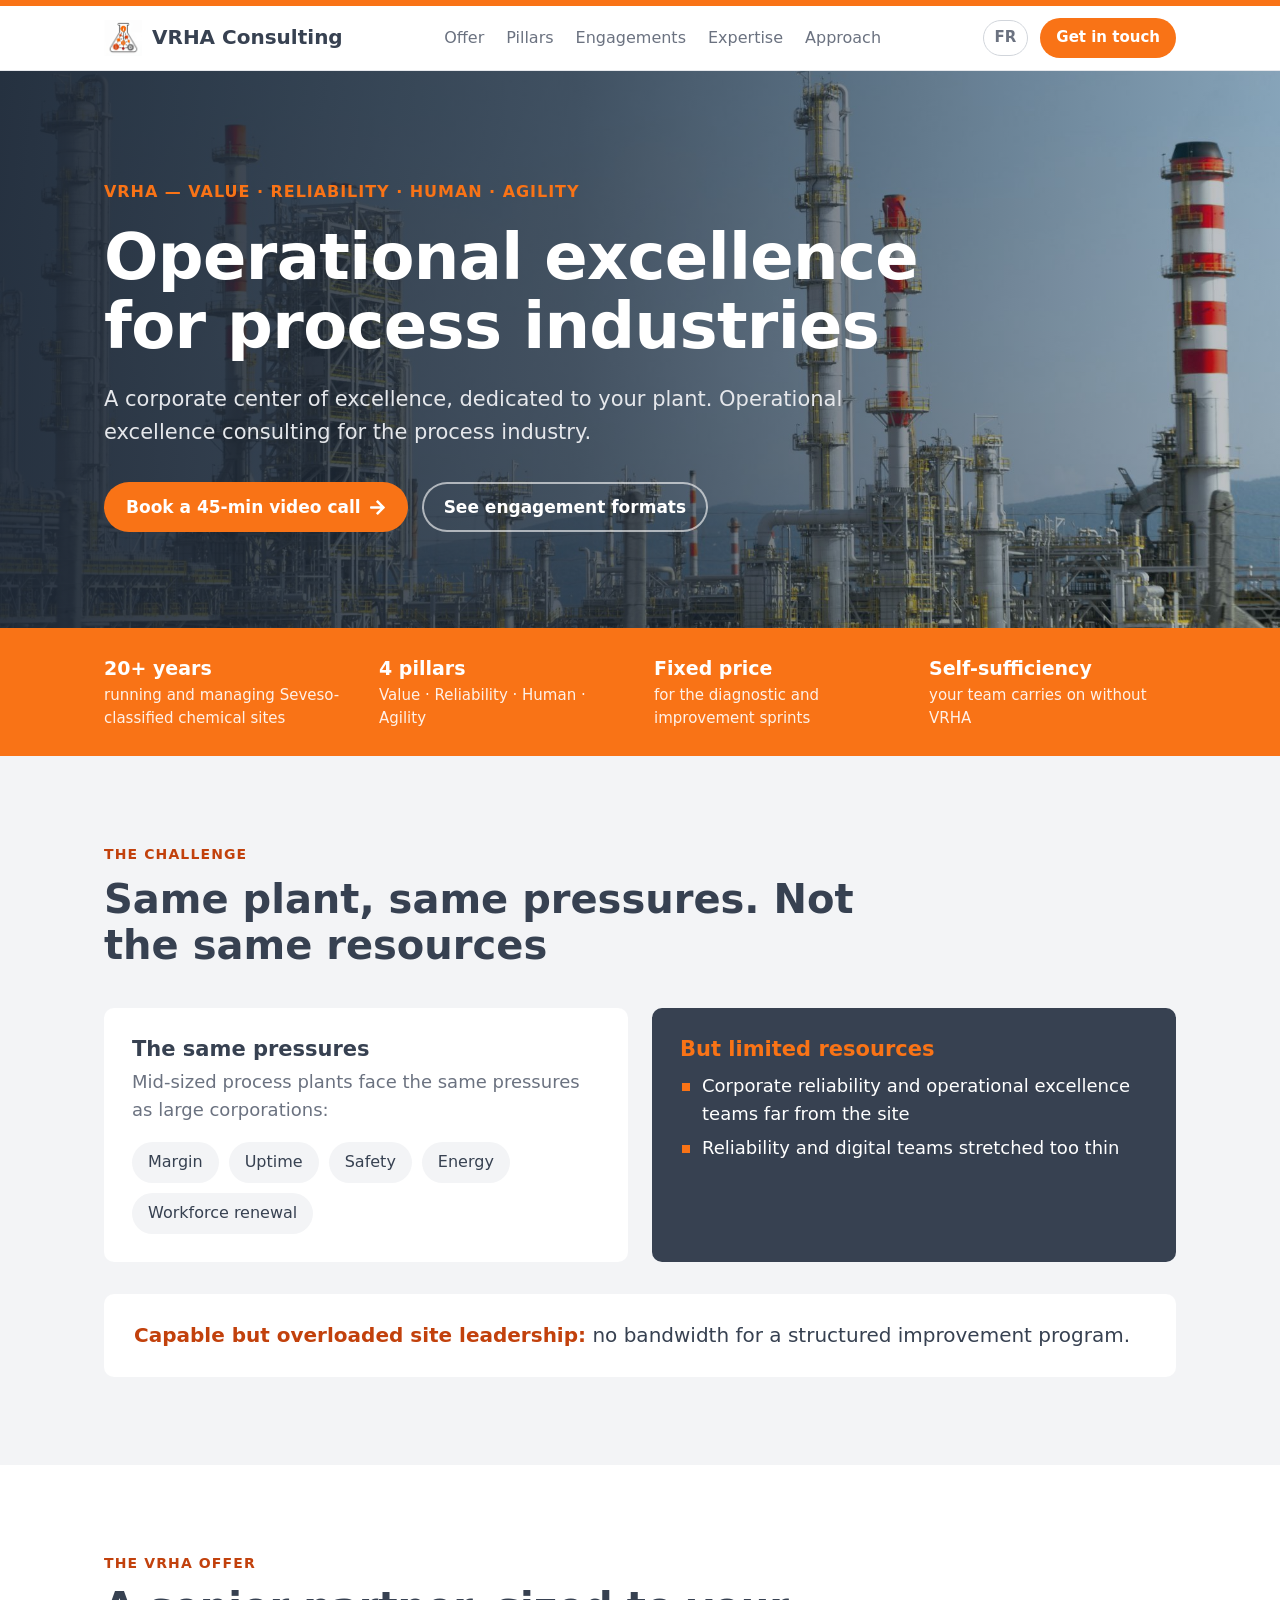
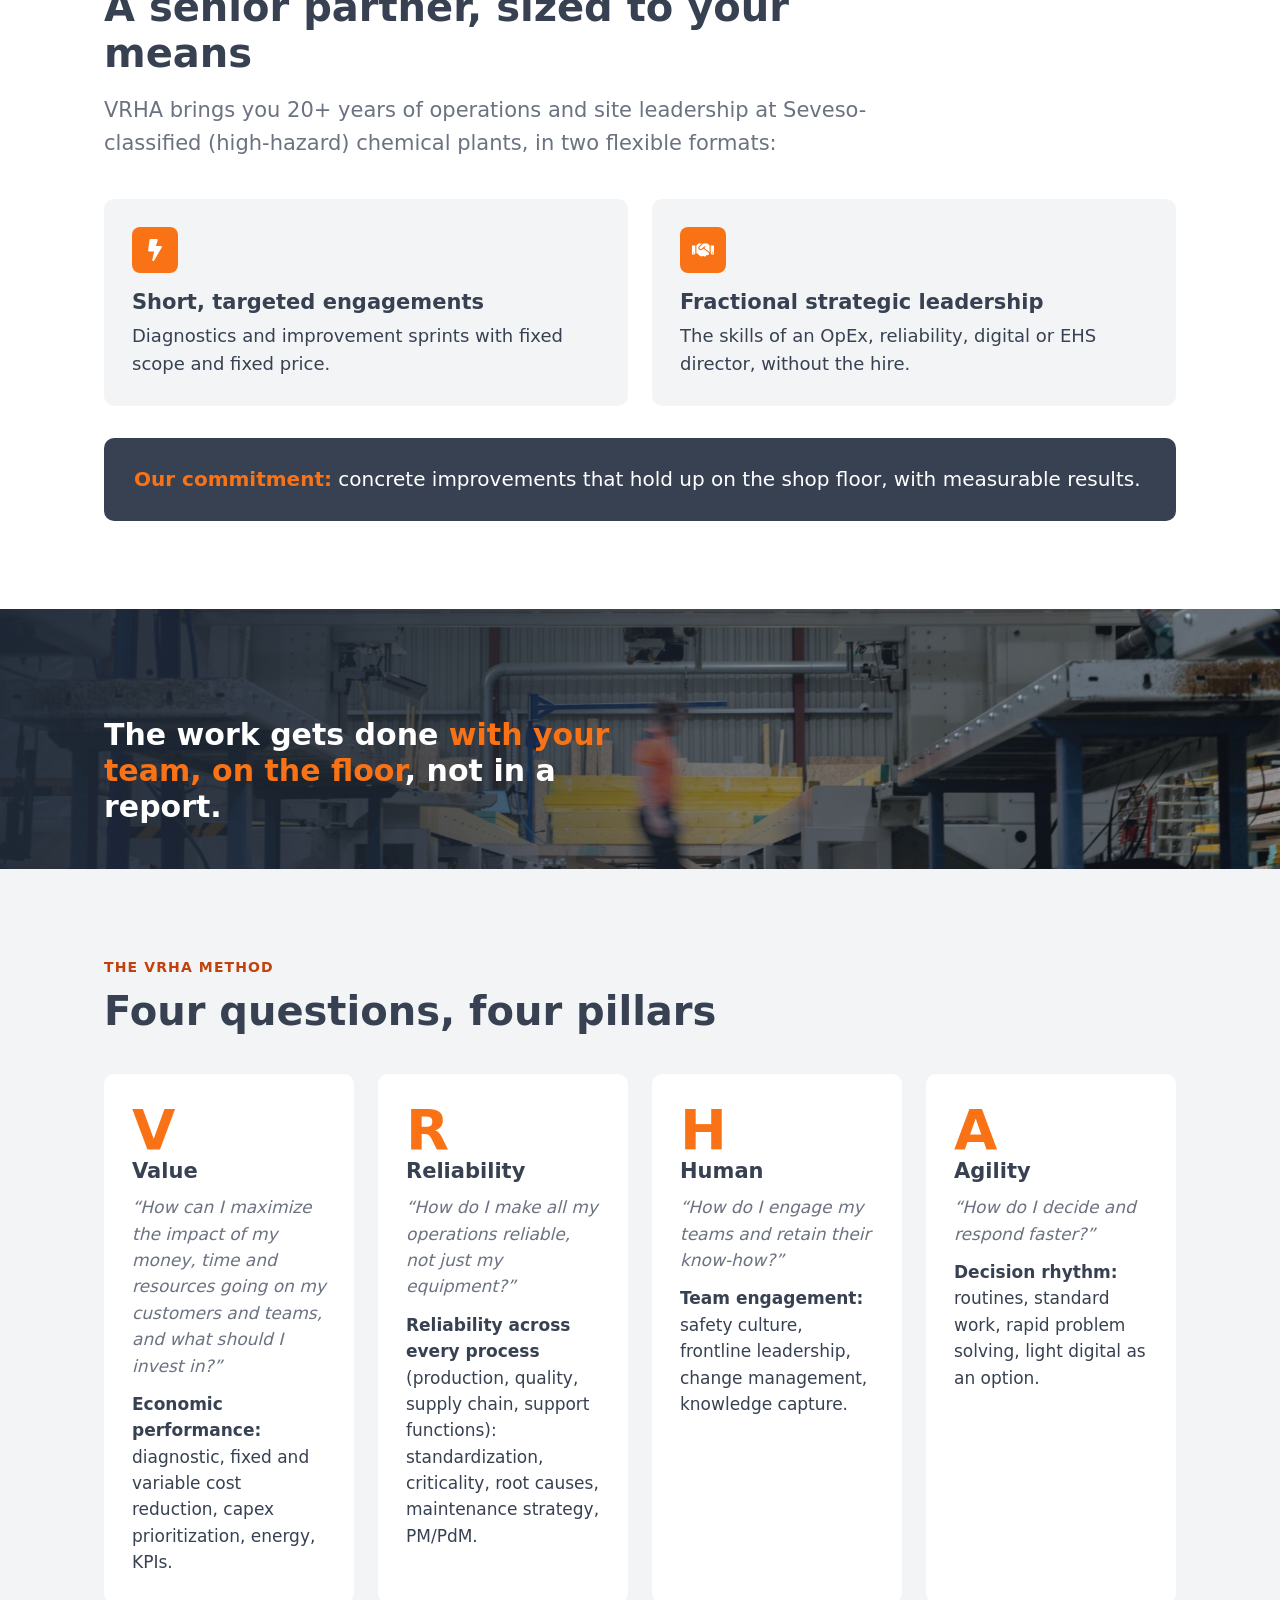
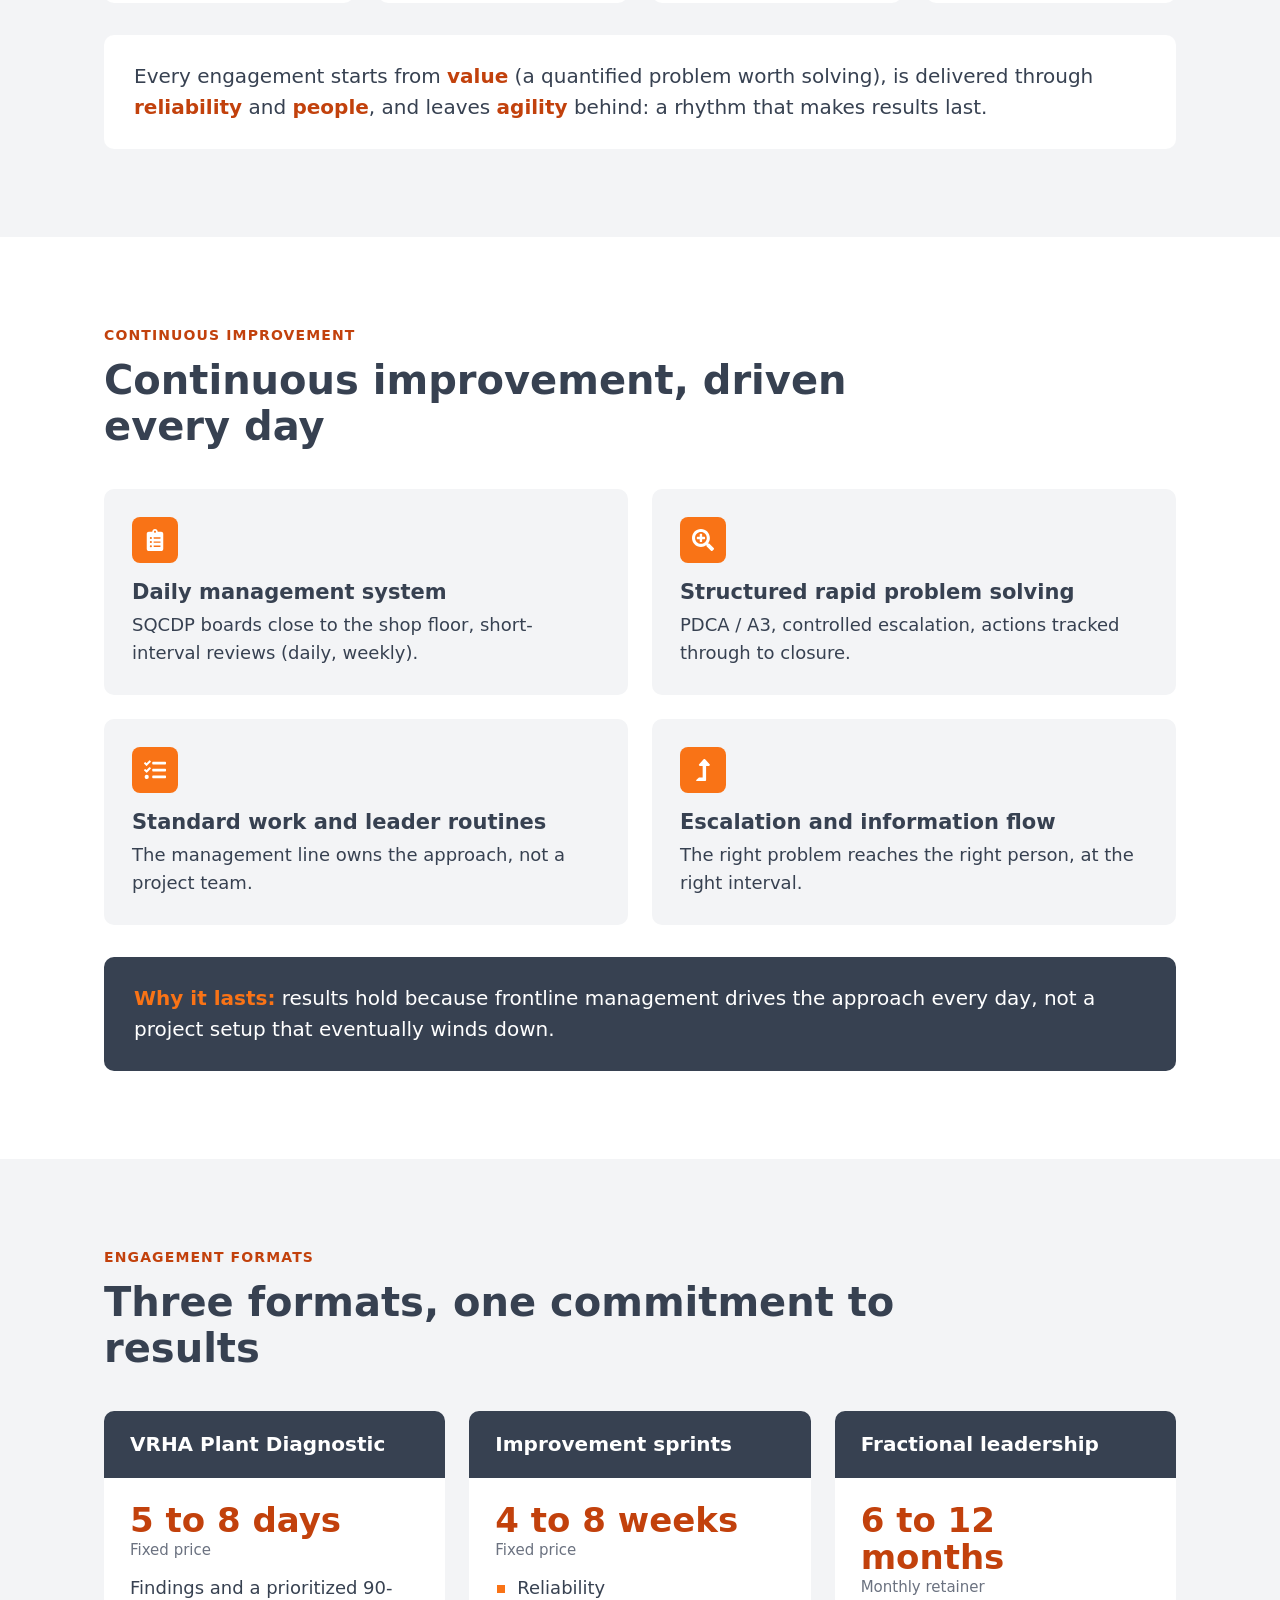
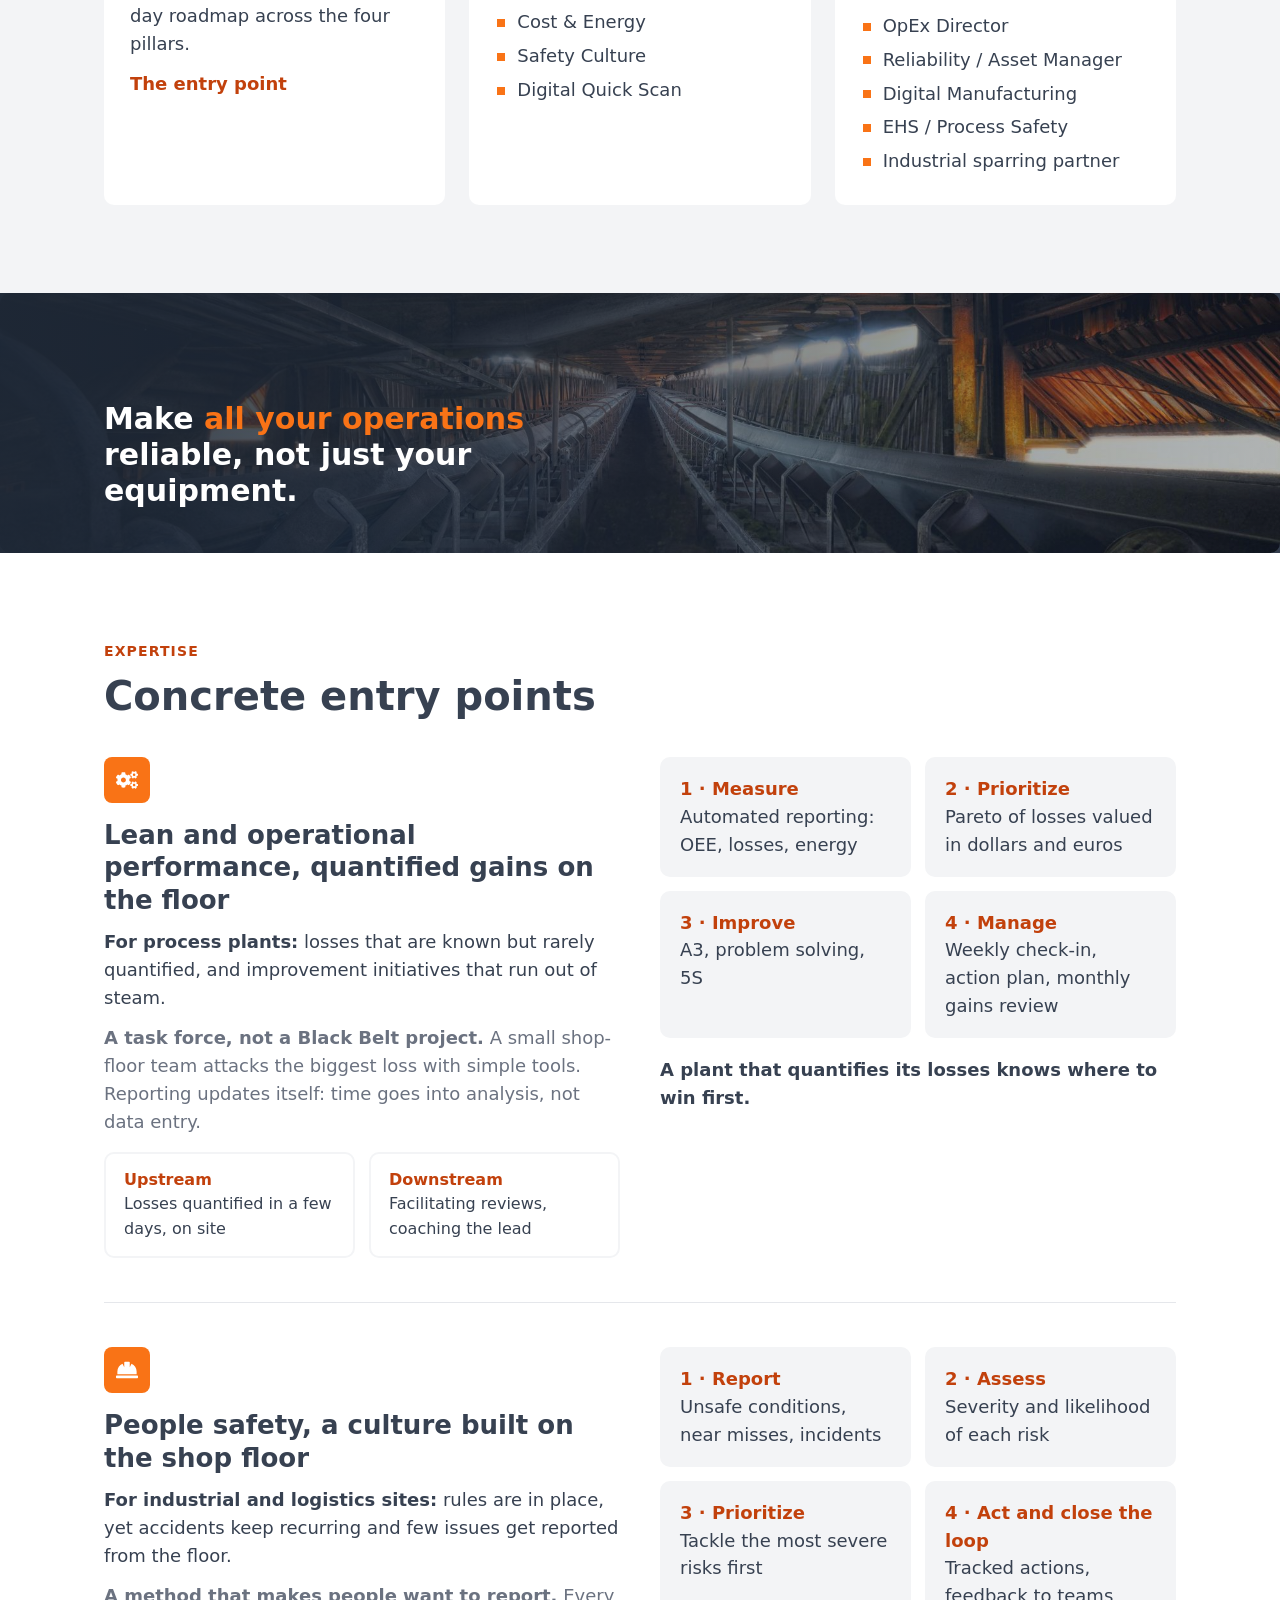
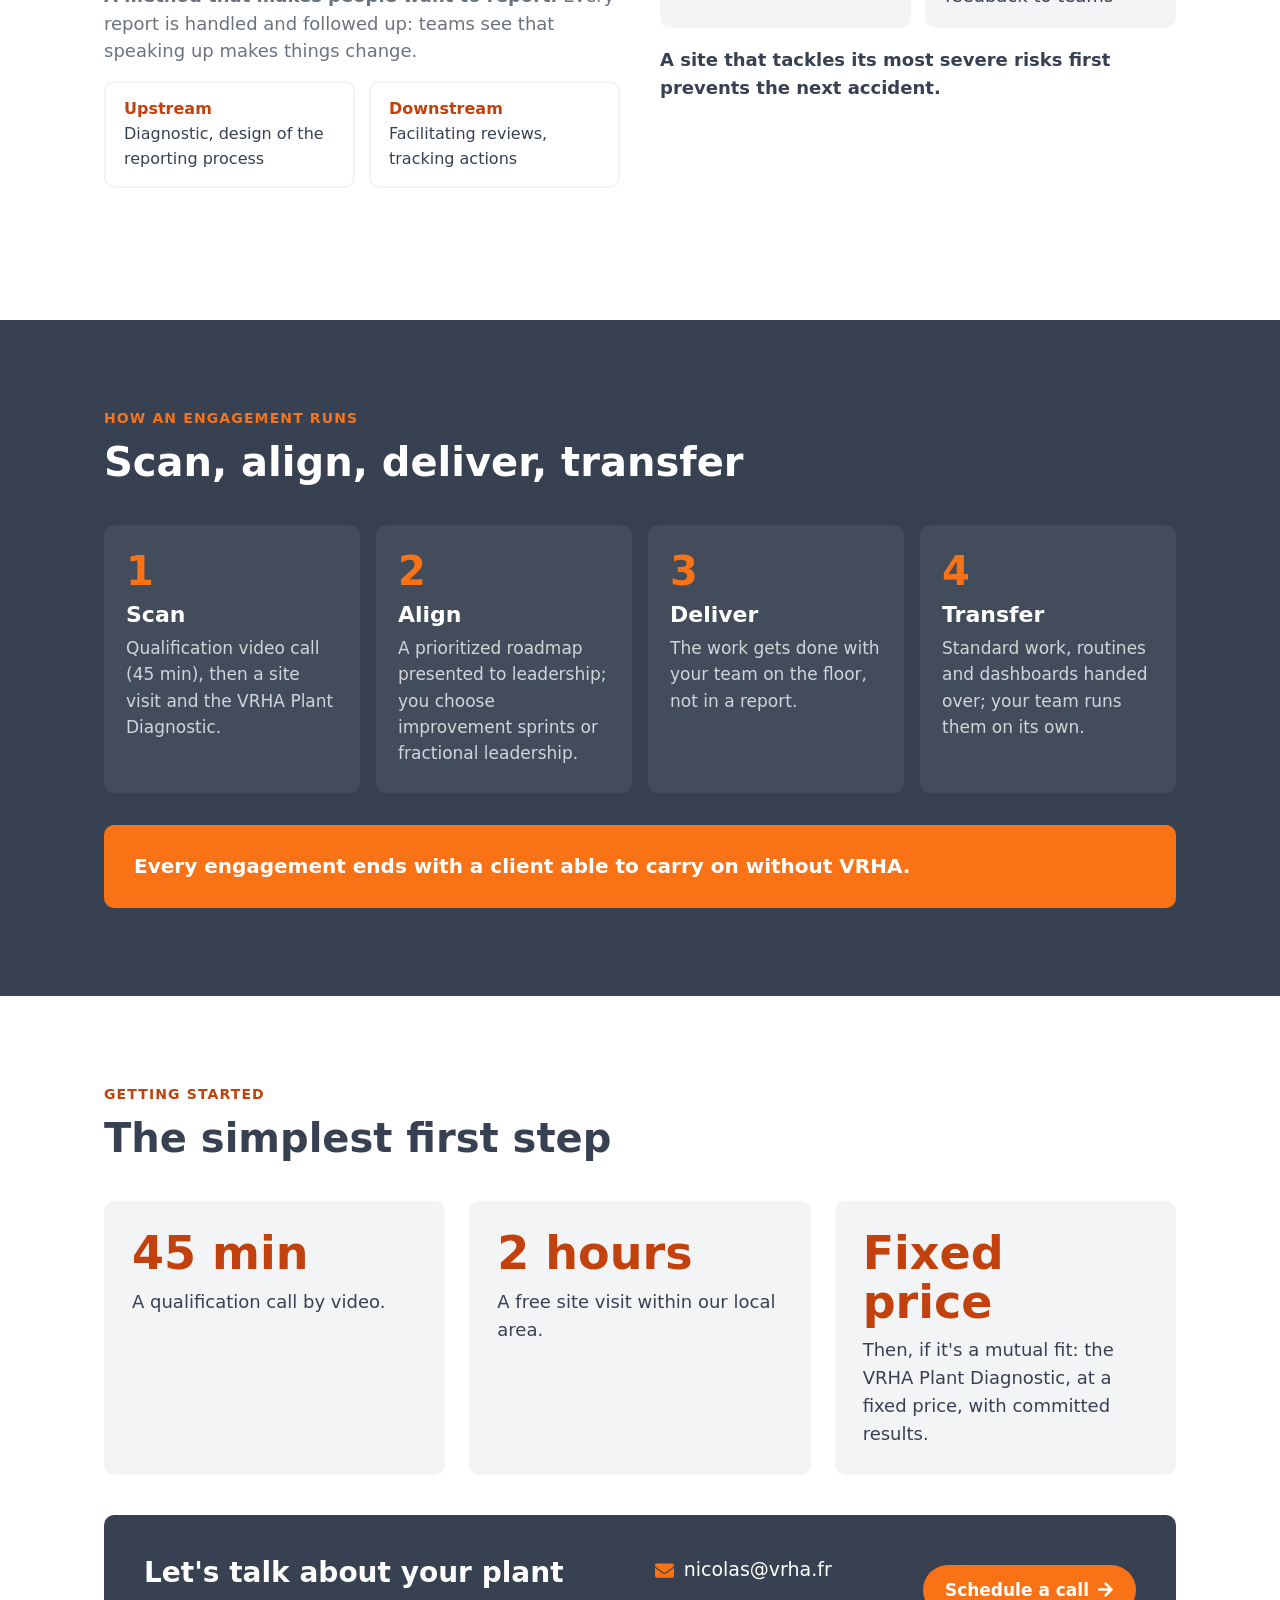
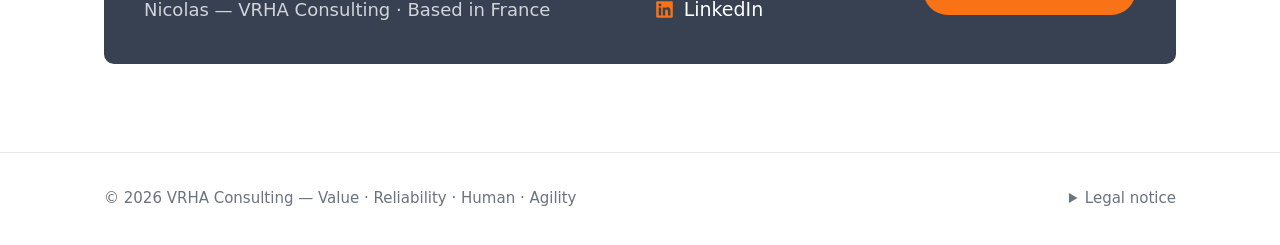
==== commit bad35c16: "Update content and structure in index.html" ====
--- a/en/index.html
+++ b/en/index.html
@@ -31,7 +31,7 @@
       <a href="#expertise">Expertise</a>
       <a href="#approach">Approach</a>
     </nav>
-    <div class="hdr-r"><a class="lang" href="../" hreflang="fr" lang="fr">FR</a><a class="btn small header-cta" href="#contact">Get in touch</a></div>
+    <div class="hdr-r"><a class="lang" href="../" hreflang="fr" lang="fr">FR</a><a class="btn small header-cta" href="https://bookings.cloud.microsoft/book/VRHA1@vrha.fr/" target="_blank" rel="noopener">Get in touch</a></div>
   </div>
 </header>
 
@@ -91,7 +91,7 @@
       <div class="card"><span class="ico"><svg stroke="currentColor" fill="currentColor" stroke-width="0" viewBox="0 0 320 512" aria-hidden="true" height="1em" width="1em" xmlns="http://www.w3.org/2000/svg"><path d="M296 160H180.6l42.6-129.8C227.2 15 215.7 0 200 0H56C44 0 33.8 8.9 32.2 20.8l-32 240C-1.7 275.2 9.5 288 24 288h118.7L96.6 482.5c-3.6 15.2 8 29.5 23.3 29.5 8.4 0 16.4-4.4 20.8-12l176-304c9.3-15.9-2.2-36-20.7-36z"></path></svg></span><h3>Short, targeted engagements</h3><p>Diagnostics and improvement sprints with fixed scope and fixed price.</p></div>
       <div class="card"><span class="ico"><svg stroke="currentColor" fill="currentColor" stroke-width="0" viewBox="0 0 640 512" aria-hidden="true" height="1em" width="1em" xmlns="http://www.w3.org/2000/svg"><path d="M434.7 64h-85.9c-8 0-15.7 3-21.6 8.4l-98.3 90c-.1.1-.2.3-.3.4-16.6 15.6-16.3 40.5-2.1 56 12.7 13.9 39.4 17.6 56.1 2.7.1-.1.3-.1.4-.2l79.9-73.2c6.5-5.9 16.7-5.5 22.6 1 6 6.5 5.5 16.6-1 22.6l-26.1 23.9L504 313.8c2.9 2.4 5.5 5 7.9 7.7V128l-54.6-54.6c-5.9-6-14.1-9.4-22.6-9.4zM544 128.2v223.9c0 17.7 14.3 32 32 32h64V128.2h-96zm48 223.9c-8.8 0-16-7.2-16-16s7.2-16 16-16 16 7.2 16 16-7.2 16-16 16zM0 384h64c17.7 0 32-14.3 32-32V128.2H0V384zm48-63.9c8.8 0 16 7.2 16 16s-7.2 16-16 16-16-7.2-16-16c0-8.9 7.2-16 16-16zm435.9 18.6L334.6 217.5l-30 27.5c-29.7 27.1-75.2 24.5-101.7-4.4-26.9-29.4-24.8-74.9 4.4-101.7L289.1 64h-83.8c-8.5 0-16.6 3.4-22.6 9.4L128 128v223.9h18.3l90.5 81.9c27.4 22.3 67.7 18.1 90-9.3l.2-.2 17.9 15.5c15.9 13 39.4 10.5 52.3-5.4l31.4-38.6 5.4 4.4c13.7 11.1 33.9 9.1 45-4.7l9.5-11.7c11.2-13.8 9.1-33.9-4.6-45.1z"></path></svg></span><h3>Fractional strategic leadership</h3><p>The skills of an OpEx, reliability, digital or EHS director, without the hire.</p></div>
     </div>
-    <p class="callout"><b>Our commitment:</b> concrete improvements that hold up on the shop floor, with measurable results. Digital is an optimization tool, never a prerequisite.</p>
+    <p class="callout"><b>Our commitment:</b> concrete improvements that hold up on the shop floor, with measurable results.</p>
   </div>
 </section>
 
@@ -102,7 +102,7 @@
     <p class="kicker">The VRHA method</p>
     <h2>Four questions, four pillars</h2>
     <div class="grid g4">
-      <div class="card pillar"><div class="letter">V</div><h3>Value</h3><p class="q">“Where are my money, time and resources going, and what should I invest in?”</p><p><b>Economic performance:</b> diagnostic, fixed and variable cost reduction, capex prioritization, energy, KPIs.</p></div>
+      <div class="card pillar"><div class="letter">V</div><h3>Value</h3><p class="q">“How can I maximize the impact of my money, time and resources going on my customers and teams, and what should I invest in?”</p><p><b>Economic performance:</b> diagnostic, fixed and variable cost reduction, capex prioritization, energy, KPIs.</p></div>
       <div class="card pillar"><div class="letter">R</div><h3>Reliability</h3><p class="q">“How do I make all my operations reliable, not just my equipment?”</p><p><b>Reliability across every process</b> (production, quality, supply chain, support functions): standardization, criticality, root causes, maintenance strategy, PM/PdM.</p></div>
       <div class="card pillar"><div class="letter">H</div><h3>Human</h3><p class="q">“How do I engage my teams and retain their know-how?”</p><p><b>Team engagement:</b> safety culture, frontline leadership, change management, knowledge capture.</p></div>
       <div class="card pillar"><div class="letter">A</div><h3>Agility</h3><p class="q">“How do I decide and respond faster?”</p><p><b>Decision rhythm:</b> routines, standard work, rapid problem solving, light digital as an option.</p></div>
@@ -142,24 +142,24 @@
 <section id="expertise">
   <div class="wrap">
     <p class="kicker">Expertise</p>
-    <h2>Three concrete entry points</h2>
+    <h2>Concrete entry points</h2>
 
     <div class="exp">
       <div>
-        <span class="ico"><svg stroke="currentColor" fill="currentColor" stroke-width="0" viewBox="0 0 512 512" aria-hidden="true" height="1em" width="1em" xmlns="http://www.w3.org/2000/svg"><path d="M466.5 83.7l-192-80a48.15 48.15 0 0 0-36.9 0l-192 80C27.7 91.1 16 108.6 16 128c0 198.5 114.5 335.7 221.5 380.3 11.8 4.9 25.1 4.9 36.9 0C360.1 472.6 496 349.3 496 128c0-19.4-11.7-36.9-29.5-44.3zM256.1 446.3l-.1-381 175.9 73.3c-3.3 151.4-82.1 261.1-175.8 307.7z"></path></svg></span>
-        <h3>Process safety and prevention culture</h3>
-        <p><b>For Seveso-classified and similar high-hazard sites:</b> an EHS coordinator is in place, but process safety and prevention culture lack depth.</p>
-        <p class="muted" style="margin-top:12px"><b>Senior advisory, not basic training.</b> Regulatory training remains the domain of accredited providers.</p>
-        <div class="amav"><div><b>Upstream</b>Strategy, governance, culture</div><div><b>Downstream</b>Implementation, coaching</div></div>
+        <span class="ico"><svg stroke="currentColor" fill="currentColor" stroke-width="0" viewBox="0 0 640 512" aria-hidden="true" height="1em" width="1em" xmlns="http://www.w3.org/2000/svg"><path d="M512.1 191l-8.2 14.3c-3 5.3-9.4 7.5-15.1 5.4-11.8-4.4-22.6-10.7-32.1-18.6-4.6-3.8-5.8-10.5-2.8-15.7l8.2-14.3c-6.9-8-12.3-17.3-15.9-27.4h-16.5c-6 0-11.2-4.3-12.2-10.3-2-12-2.1-24.6 0-37.1 1-6 6.2-10.4 12.2-10.4h16.5c3.6-10.1 9-19.4 15.9-27.4l-8.2-14.3c-3-5.2-1.9-11.9 2.8-15.7 9.5-7.9 20.4-14.2 32.1-18.6 5.7-2.1 12.1.1 15.1 5.4l8.2 14.3c10.5-1.9 21.2-1.9 31.7 0L552 6.3c3-5.3 9.4-7.5 15.1-5.4 11.8 4.4 22.6 10.7 32.1 18.6 4.6 3.8 5.8 10.5 2.8 15.7l-8.2 14.3c6.9 8 12.3 17.3 15.9 27.4h16.5c6 0 11.2 4.3 12.2 10.3 2 12 2.1 24.6 0 37.1-1 6-6.2 10.4-12.2 10.4h-16.5c-3.6 10.1-9 19.4-15.9 27.4l8.2 14.3c3 5.2 1.9 11.9-2.8 15.7-9.5 7.9-20.4 14.2-32.1 18.6-5.7 2.1-12.1-.1-15.1-5.4l-8.2-14.3c-10.4 1.9-21.2 1.9-31.7 0zm-10.5-58.8c38.5 29.6 82.4-14.3 52.8-52.8-38.5-29.7-82.4 14.3-52.8 52.8zM386.3 286.1l33.7 16.8c10.1 5.8 14.5 18.1 10.5 29.1-8.9 24.2-26.4 46.4-42.6 65.8-7.4 8.9-20.2 11.1-30.3 5.3l-29.1-16.8c-16 13.7-34.6 24.6-54.9 31.7v33.6c0 11.6-8.3 21.6-19.7 23.6-24.6 4.2-50.4 4.4-75.9 0-11.5-2-20-11.9-20-23.6V418c-20.3-7.2-38.9-18-54.9-31.7L74 403c-10 5.8-22.9 3.6-30.3-5.3-16.2-19.4-33.3-41.6-42.2-65.7-4-10.9.4-23.2 10.5-29.1l33.3-16.8c-3.9-20.9-3.9-42.4 0-63.4L12 205.8c-10.1-5.8-14.6-18.1-10.5-29 8.9-24.2 26-46.4 42.2-65.8 7.4-8.9 20.2-11.1 30.3-5.3l29.1 16.8c16-13.7 34.6-24.6 54.9-31.7V57.1c0-11.5 8.2-21.5 19.6-23.5 24.6-4.2 50.5-4.4 76-.1 11.5 2 20 11.9 20 23.6v33.6c20.3 7.2 38.9 18 54.9 31.7l29.1-16.8c10-5.8 22.9-3.6 30.3 5.3 16.2 19.4 33.2 41.6 42.1 65.8 4 10.9.1 23.2-10 29.1l-33.7 16.8c3.9 21 3.9 42.5 0 63.5zm-117.6 21.1c59.2-77-28.7-164.9-105.7-105.7-59.2 77 28.7 164.9 105.7 105.7zm243.4 182.7l-8.2 14.3c-3 5.3-9.4 7.5-15.1 5.4-11.8-4.4-22.6-10.7-32.1-18.6-4.6-3.8-5.8-10.5-2.8-15.7l8.2-14.3c-6.9-8-12.3-17.3-15.9-27.4h-16.5c-6 0-11.2-4.3-12.2-10.3-2-12-2.1-24.6 0-37.1 1-6 6.2-10.4 12.2-10.4h16.5c3.6-10.1 9-19.4 15.9-27.4l-8.2-14.3c-3-5.2-1.9-11.9 2.8-15.7 9.5-7.9 20.4-14.2 32.1-18.6 5.7-2.1 12.1.1 15.1 5.4l8.2 14.3c10.5-1.9 21.2-1.9 31.7 0l8.2-14.3c3-5.3 9.4-7.5 15.1-5.4 11.8 4.4 22.6 10.7 32.1 18.6 4.6 3.8 5.8 10.5 2.8 15.7l-8.2 14.3c6.9 8 12.3 17.3 15.9 27.4h16.5c6 0 11.2 4.3 12.2 10.3 2 12 2.1 24.6 0 37.1-1 6-6.2 10.4-12.2 10.4h-16.5c-3.6 10.1-9 19.4-15.9 27.4l8.2 14.3c3 5.2 1.9 11.9-2.8 15.7-9.5 7.9-20.4 14.2-32.1 18.6-5.7 2.1-12.1-.1-15.1-5.4l-8.2-14.3c-10.4 1.9-21.2 1.9-31.7 0zM501.6 431c38.5 29.6 82.4-14.3 52.8-52.8-38.5-29.6-82.4 14.3-52.8 52.8z"></path></svg></span>
+        <h3>Lean and operational performance, quantified gains on the floor</h3>
+        <p><b>For process plants:</b> losses that are known but rarely quantified, and improvement initiatives that run out of steam.</p>
+        <p class="muted" style="margin-top:12px"><b>A task force, not a Black Belt project.</b> A small shop-floor team attacks the biggest loss with simple tools. Reporting updates itself: time goes into analysis, not data entry.</p>
+        <div class="amav"><div><b>Upstream</b>Losses quantified in a few days, on site</div><div><b>Downstream</b>Facilitating reviews, coaching the lead</div></div>
       </div>
       <div>
         <div class="steps">
-          <div class="step"><b>EHS &amp; Safety Culture Diagnostic</b></div>
-          <div class="step"><b>Process Safety Review</b></div>
-          <div class="step"><b>Regulatory inspection readiness</b></div>
-          <div class="step"><b>Lessons learned &amp; near-miss program rollout</b></div>
+          <div class="step"><b>1 · Measure</b><br>Automated reporting: OEE, losses, energy</div>
+          <div class="step"><b>2 · Prioritize</b><br>Pareto of losses valued in dollars and euros</div>
+          <div class="step"><b>3 · Improve</b><br>A3, problem solving, 5S</div>
+          <div class="step"><b>4 · Manage</b><br>Weekly check-in, action plan, monthly gains review</div>
         </div>
-        <p class="out">A site that masters process safety is ready to tackle reliability and cost.</p>
+        <p class="out">A plant that quantifies its losses knows where to win first.</p>
       </div>
     </div>
 
@@ -182,24 +182,7 @@
       </div>
     </div>
 
-    <div class="exp">
-      <div>
-        <span class="ico"><svg stroke="currentColor" fill="currentColor" stroke-width="0" viewBox="0 0 640 512" aria-hidden="true" height="1em" width="1em" xmlns="http://www.w3.org/2000/svg"><path d="M512.1 191l-8.2 14.3c-3 5.3-9.4 7.5-15.1 5.4-11.8-4.4-22.6-10.7-32.1-18.6-4.6-3.8-5.8-10.5-2.8-15.7l8.2-14.3c-6.9-8-12.3-17.3-15.9-27.4h-16.5c-6 0-11.2-4.3-12.2-10.3-2-12-2.1-24.6 0-37.1 1-6 6.2-10.4 12.2-10.4h16.5c3.6-10.1 9-19.4 15.9-27.4l-8.2-14.3c-3-5.2-1.9-11.9 2.8-15.7 9.5-7.9 20.4-14.2 32.1-18.6 5.7-2.1 12.1.1 15.1 5.4l8.2 14.3c10.5-1.9 21.2-1.9 31.7 0L552 6.3c3-5.3 9.4-7.5 15.1-5.4 11.8 4.4 22.6 10.7 32.1 18.6 4.6 3.8 5.8 10.5 2.8 15.7l-8.2 14.3c6.9 8 12.3 17.3 15.9 27.4h16.5c6 0 11.2 4.3 12.2 10.3 2 12 2.1 24.6 0 37.1-1 6-6.2 10.4-12.2 10.4h-16.5c-3.6 10.1-9 19.4-15.9 27.4l8.2 14.3c3 5.2 1.9 11.9-2.8 15.7-9.5 7.9-20.4 14.2-32.1 18.6-5.7 2.1-12.1-.1-15.1-5.4l-8.2-14.3c-10.4 1.9-21.2 1.9-31.7 0zm-10.5-58.8c38.5 29.6 82.4-14.3 52.8-52.8-38.5-29.7-82.4 14.3-52.8 52.8zM386.3 286.1l33.7 16.8c10.1 5.8 14.5 18.1 10.5 29.1-8.9 24.2-26.4 46.4-42.6 65.8-7.4 8.9-20.2 11.1-30.3 5.3l-29.1-16.8c-16 13.7-34.6 24.6-54.9 31.7v33.6c0 11.6-8.3 21.6-19.7 23.6-24.6 4.2-50.4 4.4-75.9 0-11.5-2-20-11.9-20-23.6V418c-20.3-7.2-38.9-18-54.9-31.7L74 403c-10 5.8-22.9 3.6-30.3-5.3-16.2-19.4-33.3-41.6-42.2-65.7-4-10.9.4-23.2 10.5-29.1l33.3-16.8c-3.9-20.9-3.9-42.4 0-63.4L12 205.8c-10.1-5.8-14.6-18.1-10.5-29 8.9-24.2 26-46.4 42.2-65.8 7.4-8.9 20.2-11.1 30.3-5.3l29.1 16.8c16-13.7 34.6-24.6 54.9-31.7V57.1c0-11.5 8.2-21.5 19.6-23.5 24.6-4.2 50.5-4.4 76-.1 11.5 2 20 11.9 20 23.6v33.6c20.3 7.2 38.9 18 54.9 31.7l29.1-16.8c10-5.8 22.9-3.6 30.3 5.3 16.2 19.4 33.2 41.6 42.1 65.8 4 10.9.1 23.2-10 29.1l-33.7 16.8c3.9 21 3.9 42.5 0 63.5zm-117.6 21.1c59.2-77-28.7-164.9-105.7-105.7-59.2 77 28.7 164.9 105.7 105.7zm243.4 182.7l-8.2 14.3c-3 5.3-9.4 7.5-15.1 5.4-11.8-4.4-22.6-10.7-32.1-18.6-4.6-3.8-5.8-10.5-2.8-15.7l8.2-14.3c-6.9-8-12.3-17.3-15.9-27.4h-16.5c-6 0-11.2-4.3-12.2-10.3-2-12-2.1-24.6 0-37.1 1-6 6.2-10.4 12.2-10.4h16.5c3.6-10.1 9-19.4 15.9-27.4l-8.2-14.3c-3-5.2-1.9-11.9 2.8-15.7 9.5-7.9 20.4-14.2 32.1-18.6 5.7-2.1 12.1.1 15.1 5.4l8.2 14.3c10.5-1.9 21.2-1.9 31.7 0l8.2-14.3c3-5.3 9.4-7.5 15.1-5.4 11.8 4.4 22.6 10.7 32.1 18.6 4.6 3.8 5.8 10.5 2.8 15.7l-8.2 14.3c6.9 8 12.3 17.3 15.9 27.4h16.5c6 0 11.2 4.3 12.2 10.3 2 12 2.1 24.6 0 37.1-1 6-6.2 10.4-12.2 10.4h-16.5c-3.6 10.1-9 19.4-15.9 27.4l8.2 14.3c3 5.2 1.9 11.9-2.8 15.7-9.5 7.9-20.4 14.2-32.1 18.6-5.7 2.1-12.1-.1-15.1-5.4l-8.2-14.3c-10.4 1.9-21.2 1.9-31.7 0zM501.6 431c38.5 29.6 82.4-14.3 52.8-52.8-38.5-29.6-82.4 14.3-52.8 52.8z"></path></svg></span>
-        <h3>Lean and operational performance, quantified gains on the floor</h3>
-        <p><b>For process plants:</b> losses that are known but rarely quantified, and improvement initiatives that run out of steam.</p>
-        <p class="muted" style="margin-top:12px"><b>A task force, not a Black Belt project.</b> A small shop-floor team attacks the biggest loss with simple tools. Reporting updates itself: time goes into analysis, not data entry.</p>
-        <div class="amav"><div><b>Upstream</b>Losses quantified in a few days, on site</div><div><b>Downstream</b>Facilitating reviews, coaching the lead</div></div>
-      </div>
-      <div>
-        <div class="steps">
-          <div class="step"><b>1 · Measure</b><br>Automated reporting: OEE, losses, energy</div>
-          <div class="step"><b>2 · Prioritize</b><br>Pareto of losses valued in dollars and euros</div>
-          <div class="step"><b>3 · Improve</b><br>A3, problem solving, 5S</div>
-          <div class="step"><b>4 · Manage</b><br>Weekly check-in, action plan, monthly gains review</div>
-        </div>
-        <p class="out">A plant that quantifies its losses knows where to win first.</p>
-      </div>
-    </div>
+
   </div>
 </section>
 
